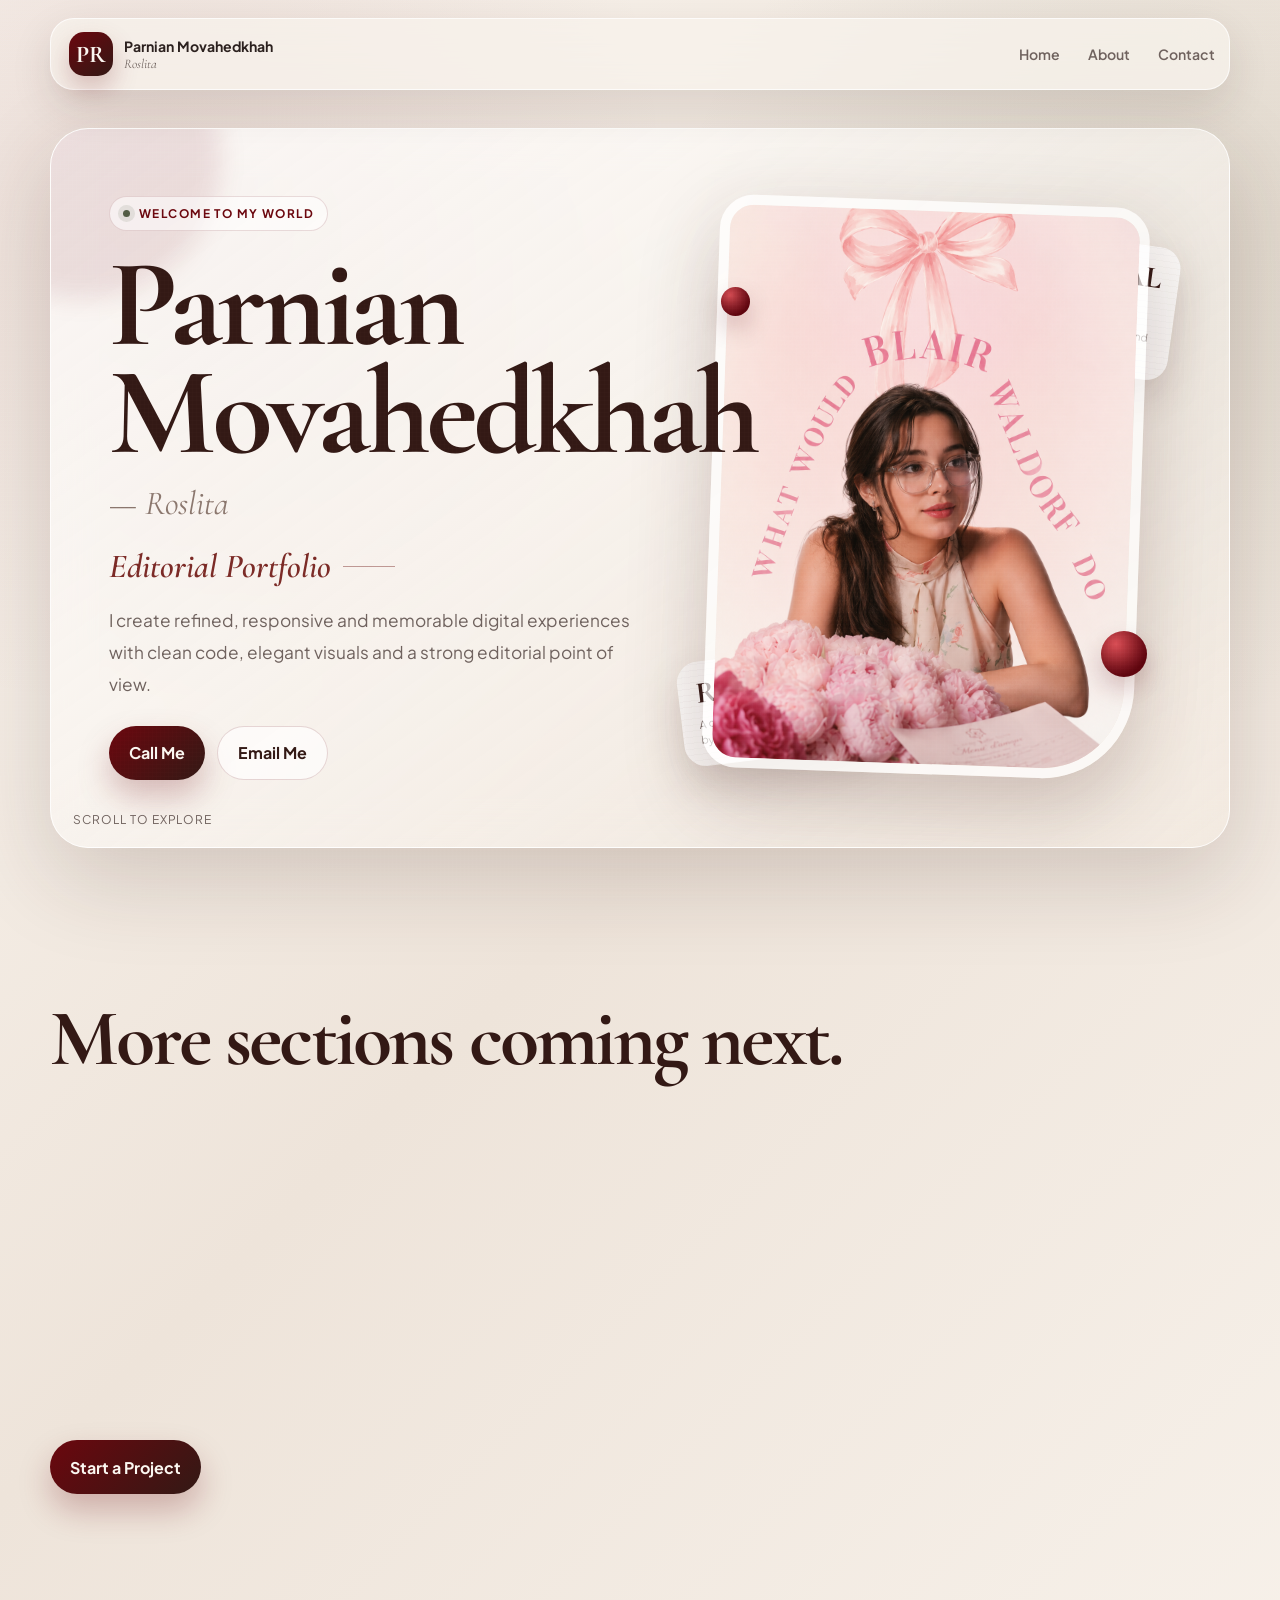
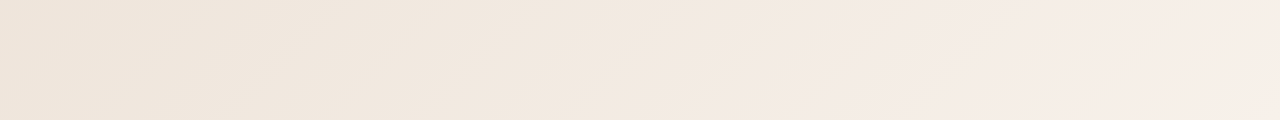
==== index.html @ 3b159476 "Add files via upload" ====
<!DOCTYPE html>
<html lang="en">
<head>
  <meta charset="UTF-8" />
  <meta name="viewport" content="width=device-width, initial-scale=1, viewport-fit=cover" />
  <meta name="theme-color" content="#f5efe8" />
  <meta name="description" content="Parnian Movahedkhah — Editorial Portfolio" />
  <title>Parnian Movahedkhah | Editorial Portfolio</title>

  <link rel="preconnect" href="https://fonts.googleapis.com">
  <link rel="preconnect" href="https://fonts.gstatic.com" crossorigin>
  <link href="https://fonts.googleapis.com/css2?family=Cormorant+Garamond:ital,wght@0,500;0,600;0,700;1,500;1,600&family=Plus+Jakarta+Sans:wght@400;500;600;700&display=swap" rel="stylesheet">

  <style>
    :root{
      --wine:#331915;
      --burgundy:#6B070E;
      --brick:#7B2A26;
      --olive:#525C44;
      --mauve:#8A766D;
      --taupe:#A39384;
      --mist:#CBC2C0;
      --cream:#F5EFE8;
      --paper:#FBF7F1;
      --ink:#2C211F;
      --muted:#6F625E;
      --glass:rgba(255,255,255,.58);
      --line:rgba(74,44,39,.13);
      --shadow:0 30px 90px rgba(61,31,28,.18);
      --container:1180px;
    }

    *{box-sizing:border-box;margin:0;padding:0}
    html{scroll-behavior:smooth}
    body{
      min-height:100vh;
      overflow-x:hidden;
      color:var(--ink);
      font-family:"Plus Jakarta Sans",sans-serif;
      background:
        radial-gradient(circle at 10% 10%,rgba(123,42,38,.11),transparent 28%),
        radial-gradient(circle at 88% 16%,rgba(82,92,68,.12),transparent 25%),
        linear-gradient(135deg,#faf5ef 0%,#eee4da 50%,#f7f1ea 100%);
    }

    body::before{
      content:"";
      position:fixed;
      inset:0;
      pointer-events:none;
      opacity:.11;
      z-index:20;
      background-image:
        linear-gradient(rgba(255,255,255,.35) 1px,transparent 1px),
        linear-gradient(90deg,rgba(255,255,255,.28) 1px,transparent 1px);
      background-size:4px 4px;
      mix-blend-mode:soft-light;
    }

    a{text-decoration:none;color:inherit}
    button,a{-webkit-tap-highlight-color:transparent}
    .container{width:min(calc(100% - 32px),var(--container));margin:auto}

    .petal-layer{
      position:fixed;
      inset:0;
      pointer-events:none;
      overflow:hidden;
      z-index:3;
    }

    .petal{
      position:absolute;
      top:-10vh;
      width:16px;
      height:26px;
      border-radius:70% 30% 70% 30%;
      background:
        radial-gradient(circle at 35% 28%,rgba(255,255,255,.48),transparent 24%),
        linear-gradient(145deg,#af2a34,#620914 72%);
      box-shadow:0 7px 18px rgba(74,10,17,.22);
      opacity:.72;
      animation:fall var(--fall) linear infinite, sway var(--sway) ease-in-out infinite alternate;
      animation-delay:var(--delay);
      transform:rotate(var(--rot));
    }

    @keyframes fall{
      to{top:112vh;transform:translateX(var(--drift)) rotate(calc(var(--rot) + 430deg))}
    }
    @keyframes sway{from{margin-left:-22px}to{margin-left:24px}}

    .site-header{
      position:fixed;
      inset:18px 0 auto;
      z-index:50;
    }

    .nav{
      min-height:72px;
      display:flex;
      align-items:center;
      justify-content:space-between;
      gap:18px;
      padding:12px 14px 12px 18px;
      border:1px solid rgba(255,255,255,.72);
      border-radius:24px;
      background:rgba(248,242,235,.76);
      backdrop-filter:blur(22px);
      -webkit-backdrop-filter:blur(22px);
      box-shadow:0 16px 42px rgba(59,31,27,.12);
    }

    .brand{display:flex;align-items:center;gap:11px}
    .brand-mark{
      width:44px;height:44px;
      display:grid;place-items:center;
      border-radius:15px;
      color:var(--paper);
      background:linear-gradient(145deg,var(--burgundy),var(--wine));
      font-family:"Cormorant Garamond",serif;
      font-size:1.5rem;font-weight:700;
      box-shadow:0 12px 26px rgba(107,7,14,.23);
    }
    .brand-copy{display:grid;gap:1px}
    .brand-name{font-size:.88rem;font-weight:700}
    .brand-alias{color:var(--muted);font-family:"Cormorant Garamond",serif;font-size:.82rem;font-style:italic}

    .desktop-nav{display:none;gap:28px}
    .nav-link{position:relative;color:var(--muted);font-size:.88rem;font-weight:600}
    .nav-link::after{
      content:"";position:absolute;left:0;right:100%;bottom:-7px;height:2px;border-radius:999px;
      background:var(--burgundy);transition:right .25s ease;
    }
    .nav-link:hover::after{right:0}

    .menu-btn{
      width:46px;height:46px;
      display:grid;place-items:center;
      border:1px solid var(--line);
      border-radius:15px;
      background:rgba(255,255,255,.55);
      cursor:pointer;
    }
    .hamburger{width:20px;height:15px;position:relative}
    .hamburger span{
      position:absolute;left:0;width:100%;height:2px;border-radius:999px;background:var(--ink);
      transition:.28s ease;
    }
    .hamburger span:nth-child(1){top:0}
    .hamburger span:nth-child(2){top:6.5px}
    .hamburger span:nth-child(3){top:13px}
    .menu-btn.active .hamburger span:nth-child(1){top:6.5px;transform:rotate(45deg)}
    .menu-btn.active .hamburger span:nth-child(2){opacity:0}
    .menu-btn.active .hamburger span:nth-child(3){top:6.5px;transform:rotate(-45deg)}

    .mobile-menu{
      position:fixed;
      inset:102px 16px auto;
      z-index:45;
      display:grid;
      gap:10px;
      padding:16px;
      border:1px solid rgba(255,255,255,.72);
      border-radius:24px;
      background:rgba(248,242,235,.95);
      backdrop-filter:blur(24px);
      -webkit-backdrop-filter:blur(24px);
      box-shadow:var(--shadow);
      opacity:0;visibility:hidden;
      transform:translateY(-12px) scale(.98);
      transition:.28s ease;
    }
    .mobile-menu.open{opacity:1;visibility:visible;transform:none}
    .mobile-menu a{padding:15px 16px;border-radius:15px;background:rgba(255,255,255,.58);font-weight:700}

    .hero{
      min-height:100svh;
      display:grid;
      align-items:center;
      padding:128px 0 62px;
      position:relative;
      z-index:4;
    }

    .hero-card{
      position:relative;
      overflow:hidden;
      display:grid;
      gap:32px;
      padding:28px 22px;
      border:1px solid rgba(255,255,255,.82);
      border-radius:38px;
      background:linear-gradient(145deg,rgba(255,255,255,.73),rgba(244,235,225,.48));
      backdrop-filter:blur(20px);
      -webkit-backdrop-filter:blur(20px);
      box-shadow:var(--shadow);
    }

    .hero-card::before{
      content:"";
      position:absolute;
      width:280px;height:280px;
      left:-110px;top:-110px;
      border-radius:50%;
      background:rgba(107,7,14,.10);
      filter:blur(12px);
    }

    .hero-copy{position:relative;z-index:2}
    .eyebrow{
      display:inline-flex;align-items:center;gap:9px;
      padding:9px 13px;margin-bottom:20px;
      border:1px solid rgba(107,7,14,.14);
      border-radius:999px;
      color:var(--burgundy);
      background:rgba(255,255,255,.56);
      font-size:.74rem;font-weight:700;letter-spacing:.12em;text-transform:uppercase;
    }
    .eyebrow-dot{
      width:7px;height:7px;border-radius:50%;
      background:var(--olive);
      box-shadow:0 0 0 5px rgba(82,92,68,.12);
    }

    h1,h2{font-family:"Cormorant Garamond",serif;letter-spacing:-.035em}
    h1{
      max-width:760px;
      color:var(--wine);
      font-size:clamp(3.4rem,13vw,7.8rem);
      line-height:.86;
      font-weight:700;
    }

    .alias{
      display:block;
      margin-top:17px;
      color:var(--mauve);
      font-family:"Cormorant Garamond",serif;
      font-size:clamp(1.35rem,4vw,2.1rem);
      font-style:italic;
    }

    .portfolio-title{
      display:inline-flex;align-items:center;gap:12px;
      margin-top:22px;
      color:var(--brick);
      font-family:"Cormorant Garamond",serif;
      font-size:clamp(1.35rem,4.2vw,2.1rem);
      font-style:italic;font-weight:600;
    }
    .portfolio-title::after{content:"";width:52px;height:1px;background:rgba(123,42,38,.45)}

    .hero-text{
      max-width:640px;
      margin-top:18px;
      color:var(--muted);
      font-size:clamp(.98rem,3.5vw,1.08rem);
      line-height:1.85;
    }

    .actions{display:grid;gap:12px;margin-top:25px}
    .btn{
      min-height:54px;
      display:inline-flex;align-items:center;justify-content:center;gap:10px;
      padding:14px 20px;
      border-radius:999px;
      font-weight:700;
      transition:transform .22s ease,box-shadow .22s ease;
    }
    .btn:hover{transform:translateY(-3px)}
    .btn-primary{
      color:var(--paper);
      background:linear-gradient(135deg,var(--burgundy),var(--wine));
      box-shadow:0 16px 32px rgba(107,7,14,.25);
    }
    .btn-secondary{
      color:var(--wine);
      border:1px solid rgba(107,7,14,.16);
      background:rgba(255,255,255,.66);
    }

    .hero-visual{
      position:relative;
      min-height:520px;
      display:grid;
      place-items:center;
      isolation:isolate;
    }

    .portrait-frame{
      position:relative;
      width:min(84vw,430px);
      aspect-ratio:3/4;
      overflow:hidden;
      border:10px solid rgba(255,255,255,.68);
      border-radius:34px 34px 92px 34px;
      box-shadow:0 30px 80px rgba(70,35,31,.24);
      transform:rotate(2deg);
      animation:floatImage 6s ease-in-out infinite;
      z-index:3;
    }

    .portrait-frame img{
      width:100%;
      height:100%;
      display:block;
      object-fit:cover;
      object-position:center;
    }

    @keyframes floatImage{
      0%,100%{transform:translateY(0) rotate(2deg)}
      50%{transform:translateY(-12px) rotate(1deg)}
    }

    .paper-card{
      position:absolute;
      width:195px;
      padding:18px;
      border-radius:22px;
      color:var(--wine);
      background:
        linear-gradient(rgba(255,255,255,.76),rgba(255,255,255,.76)),
        repeating-linear-gradient(0deg,rgba(51,25,21,.08) 0 1px,transparent 1px 6px);
      box-shadow:0 18px 38px rgba(63,34,30,.16);
      font-family:"Cormorant Garamond",serif;
      z-index:1;
    }
    .paper-card strong{display:block;font-size:1.9rem;line-height:.95}
    .paper-card small{
      display:block;margin-top:8px;color:var(--muted);
      font-family:"Plus Jakarta Sans",sans-serif;
      font-size:.67rem;line-height:1.5;
    }
    .paper-card.top{right:-4px;top:6%;transform:rotate(8deg);animation:cardA 7s ease-in-out infinite}
    .paper-card.bottom{left:-2px;bottom:3%;transform:rotate(-7deg);animation:cardB 6.5s ease-in-out infinite}

    @keyframes cardA{50%{transform:translateY(-14px) rotate(5deg)}}
    @keyframes cardB{50%{transform:translateY(12px) rotate(-4deg)}}

    .cherry{
      position:absolute;
      border-radius:50%;
      background:radial-gradient(circle at 32% 28%,#d84d54,#690711 72%);
      box-shadow:inset -8px -10px 15px rgba(53,0,7,.22),0 12px 24px rgba(90,7,16,.22);
      z-index:4;
      animation:cherryFloat 4.8s ease-in-out infinite;
    }
    .cherry.one{width:46px;height:46px;right:5%;bottom:17%}
    .cherry.two{width:29px;height:29px;left:8%;top:15%;animation-delay:-2s}

    @keyframes cherryFloat{50%{transform:translateY(-10px) rotate(8deg)}}

    .scroll-note{
      position:absolute;
      left:22px;
      bottom:20px;
      color:var(--muted);
      font-size:.75rem;
      letter-spacing:.08em;
      text-transform:uppercase;
    }

    @media(min-width:720px){
      .actions{grid-template-columns:repeat(2,max-content);justify-content:start}
    }

    @media(min-width:960px){
      .desktop-nav{display:flex}
      .menu-btn,.mobile-menu{display:none}
      .hero-card{
        min-height:720px;
        grid-template-columns:minmax(0,1.05fr) minmax(380px,.95fr);
        align-items:center;
        padding:58px;
      }
    }

    @media(prefers-reduced-motion:reduce){
      html{scroll-behavior:auto}
      *,*::before,*::after{animation-duration:.01ms!important;animation-iteration-count:1!important;transition-duration:.01ms!important}
    }
  </style>
</head>

<body>
  <div class="petal-layer" id="petalLayer" aria-hidden="true"></div>

  <header class="site-header">
    <div class="container">
      <nav class="nav" aria-label="Primary navigation">
        <a class="brand" href="#home">
          <span class="brand-mark">PR</span>
          <span class="brand-copy">
            <span class="brand-name">Parnian Movahedkhah</span>
            <span class="brand-alias">Roslita</span>
          </span>
        </a>

        <div class="desktop-nav">
          <a class="nav-link" href="#home">Home</a>
          <a class="nav-link" href="#about">About</a>
          <a class="nav-link" href="#contact">Contact</a>
        </div>

        <button class="menu-btn" id="menuButton" aria-label="Open menu" aria-expanded="false">
          <span class="hamburger"><span></span><span></span><span></span></span>
        </button>
      </nav>
    </div>
  </header>

  <div class="mobile-menu" id="mobileMenu">
    <a href="#home">Home</a>
    <a href="#about">About</a>
    <a href="#contact">Contact</a>
  </div>

  <main>
    <section class="hero" id="home">
      <div class="container">
        <div class="hero-card">
          <div class="hero-copy">
            <div class="eyebrow">
              <span class="eyebrow-dot"></span>
              Welcome to my world
            </div>

            <h1>
              Parnian<br>
              Movahedkhah
            </h1>

            <span class="alias">— Roslita</span>

            <div class="portfolio-title">Editorial Portfolio</div>

            <p class="hero-text">
              I create refined, responsive and memorable digital experiences with
              clean code, elegant visuals and a strong editorial point of view.
            </p>

            <div class="actions">
              <a class="btn btn-primary" href="tel:+905058081786">Call Me</a>
              <a class="btn btn-secondary" href="mailto:parnianroz25@gmail.com">Email Me</a>
            </div>
          </div>

          <div class="hero-visual" id="heroVisual">
            <div class="paper-card top">
              <strong>EDITORIAL<br>MOOD</strong>
              <small>Warm paper, cherry tones and timeless visual rhythm.</small>
            </div>

            <div class="portrait-frame" id="portraitFrame">
              <img src="hero-photo.png" alt="Parnian Movahedkhah">
            </div>

            <div class="paper-card bottom">
              <strong>ROS LITA</strong>
              <small>A curated digital world shaped by beauty, detail and intention.</small>
            </div>

            <span class="cherry one"></span>
            <span class="cherry two"></span>
          </div>

          <div class="scroll-note">Scroll to explore</div>
        </div>
      </div>
    </section>

    <section id="about" style="min-height:50vh;padding:80px 0">
      <div class="container">
        <h2 style="font-size:clamp(2.5rem,8vw,5rem);color:var(--wine)">More sections coming next.</h2>
      </div>
    </section>

    <section id="contact" style="min-height:40vh;padding:80px 0">
      <div class="container">
        <a class="btn btn-primary" href="mailto:parnianroz25@gmail.com">Start a Project</a>
      </div>
    </section>
  </main>

  <script>
    const menuButton = document.getElementById("menuButton");
    const mobileMenu = document.getElementById("mobileMenu");

    menuButton.addEventListener("click", () => {
      const open = mobileMenu.classList.toggle("open");
      menuButton.classList.toggle("active", open);
      menuButton.setAttribute("aria-expanded", String(open));
    });

    mobileMenu.querySelectorAll("a").forEach(link => {
      link.addEventListener("click", () => {
        mobileMenu.classList.remove("open");
        menuButton.classList.remove("active");
        menuButton.setAttribute("aria-expanded", "false");
      });
    });

    const petalLayer = document.getElementById("petalLayer");
    const petalCount = window.innerWidth < 700 ? 10 : 16;

    for(let i=0;i<petalCount;i++){
      const petal=document.createElement("span");
      petal.className="petal";
      petal.style.left=`${Math.random()*100}%`;
      petal.style.setProperty("--fall",`${10+Math.random()*9}s`);
      petal.style.setProperty("--sway",`${2.7+Math.random()*3.8}s`);
      petal.style.setProperty("--delay",`${-Math.random()*18}s`);
      petal.style.setProperty("--drift",`${-90+Math.random()*180}px`);
      petal.style.setProperty("--rot",`${Math.random()*180}deg`);
      petal.style.transform=`scale(${.65+Math.random()*.8})`;
      petalLayer.appendChild(petal);
    }

    const portraitFrame = document.getElementById("portraitFrame");
    const heroVisual = document.getElementById("heroVisual");

    window.addEventListener("scroll", () => {
      const y = window.scrollY;
      if (portraitFrame) {
        portraitFrame.style.translate = `0 ${Math.min(y * .08, 28)}px`;
      }
      if (heroVisual) {
        heroVisual.style.translate = `0 ${Math.min(y * .03, 14)}px`;
      }
    }, { passive:true });
  </script>
</body>
</html>
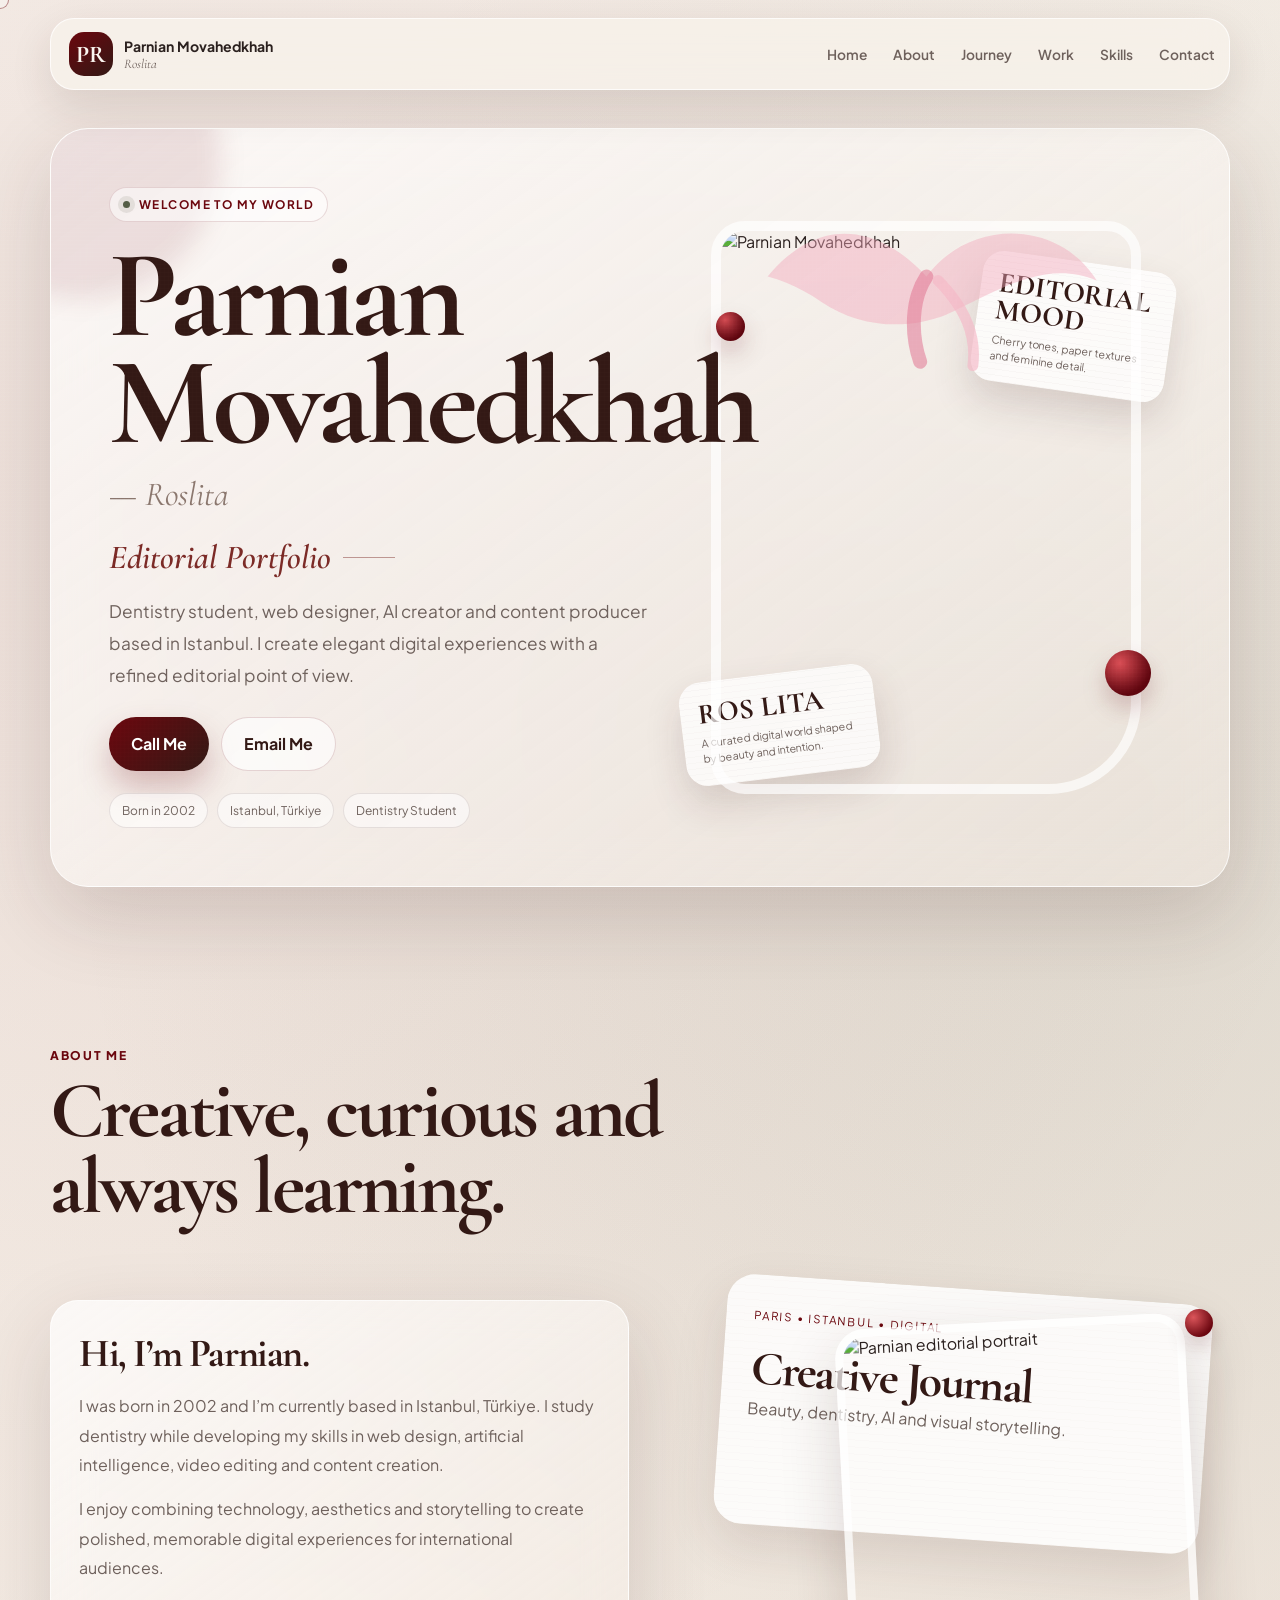
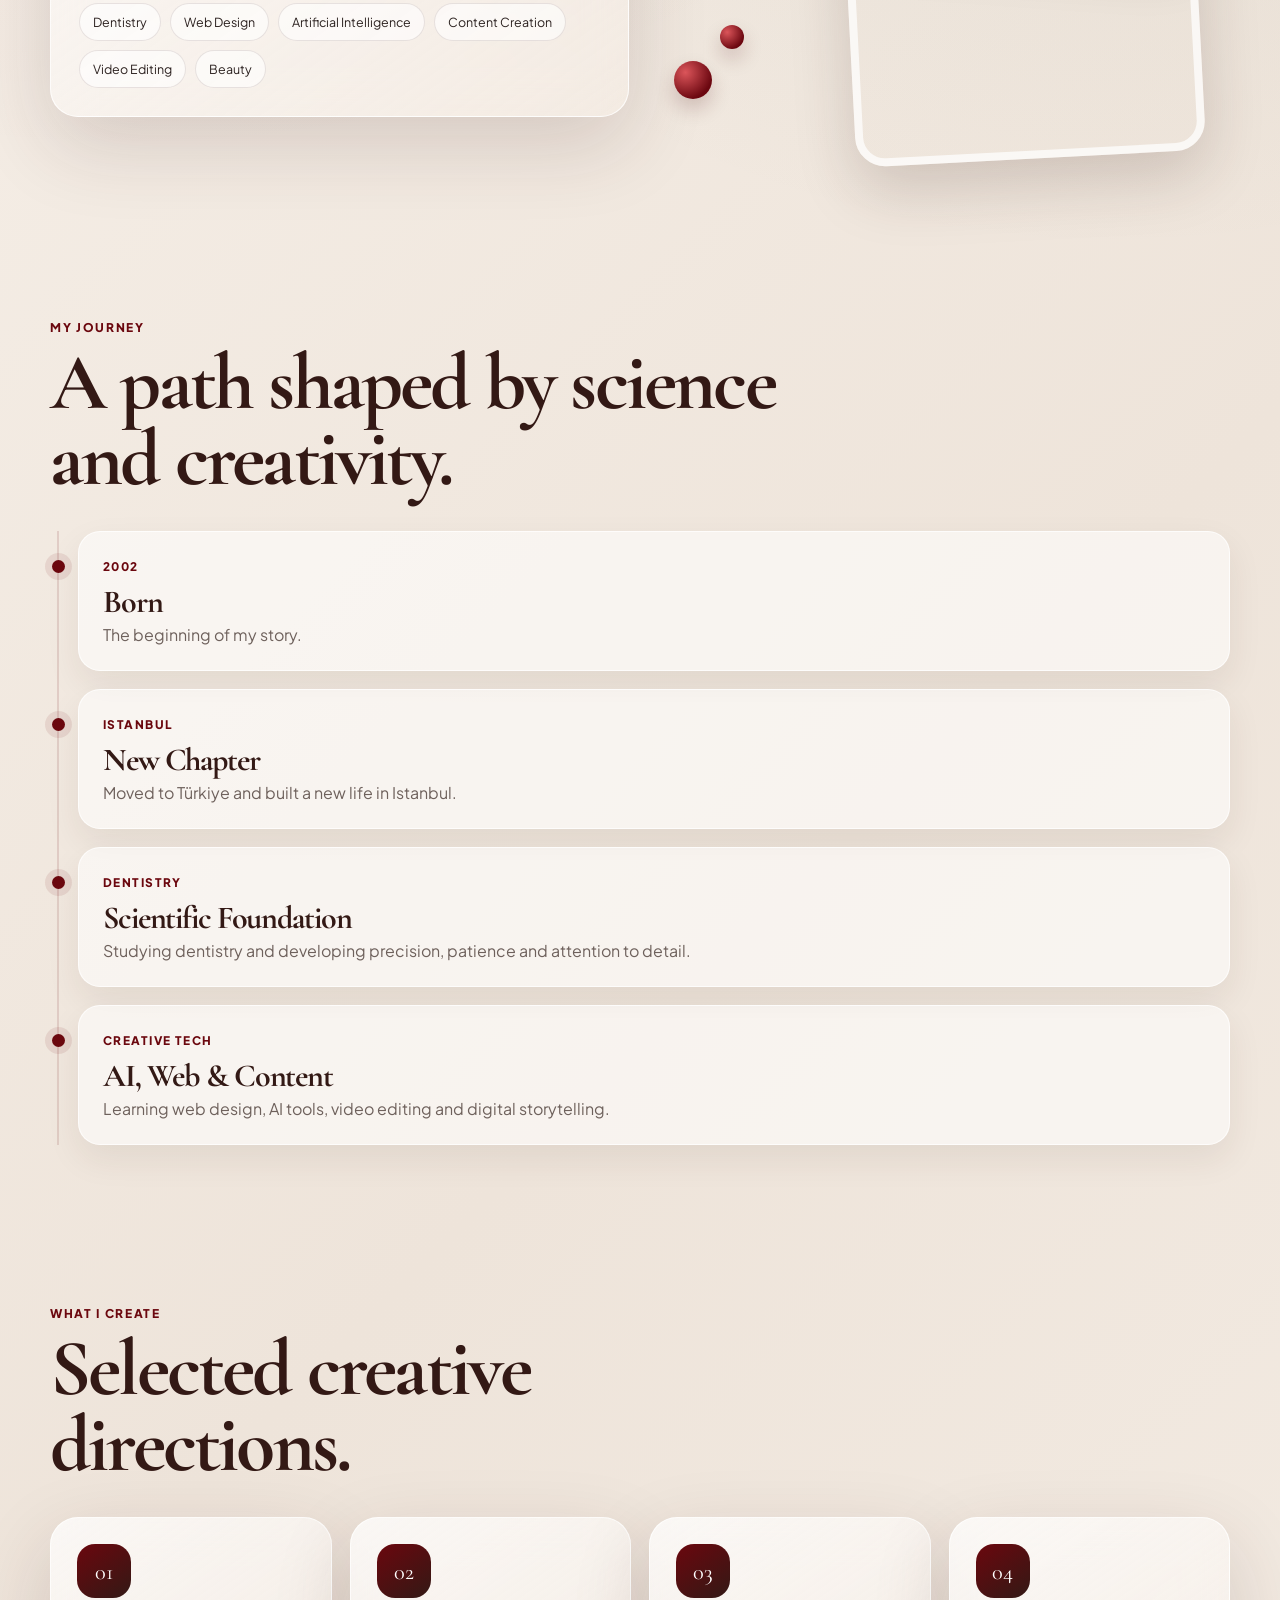
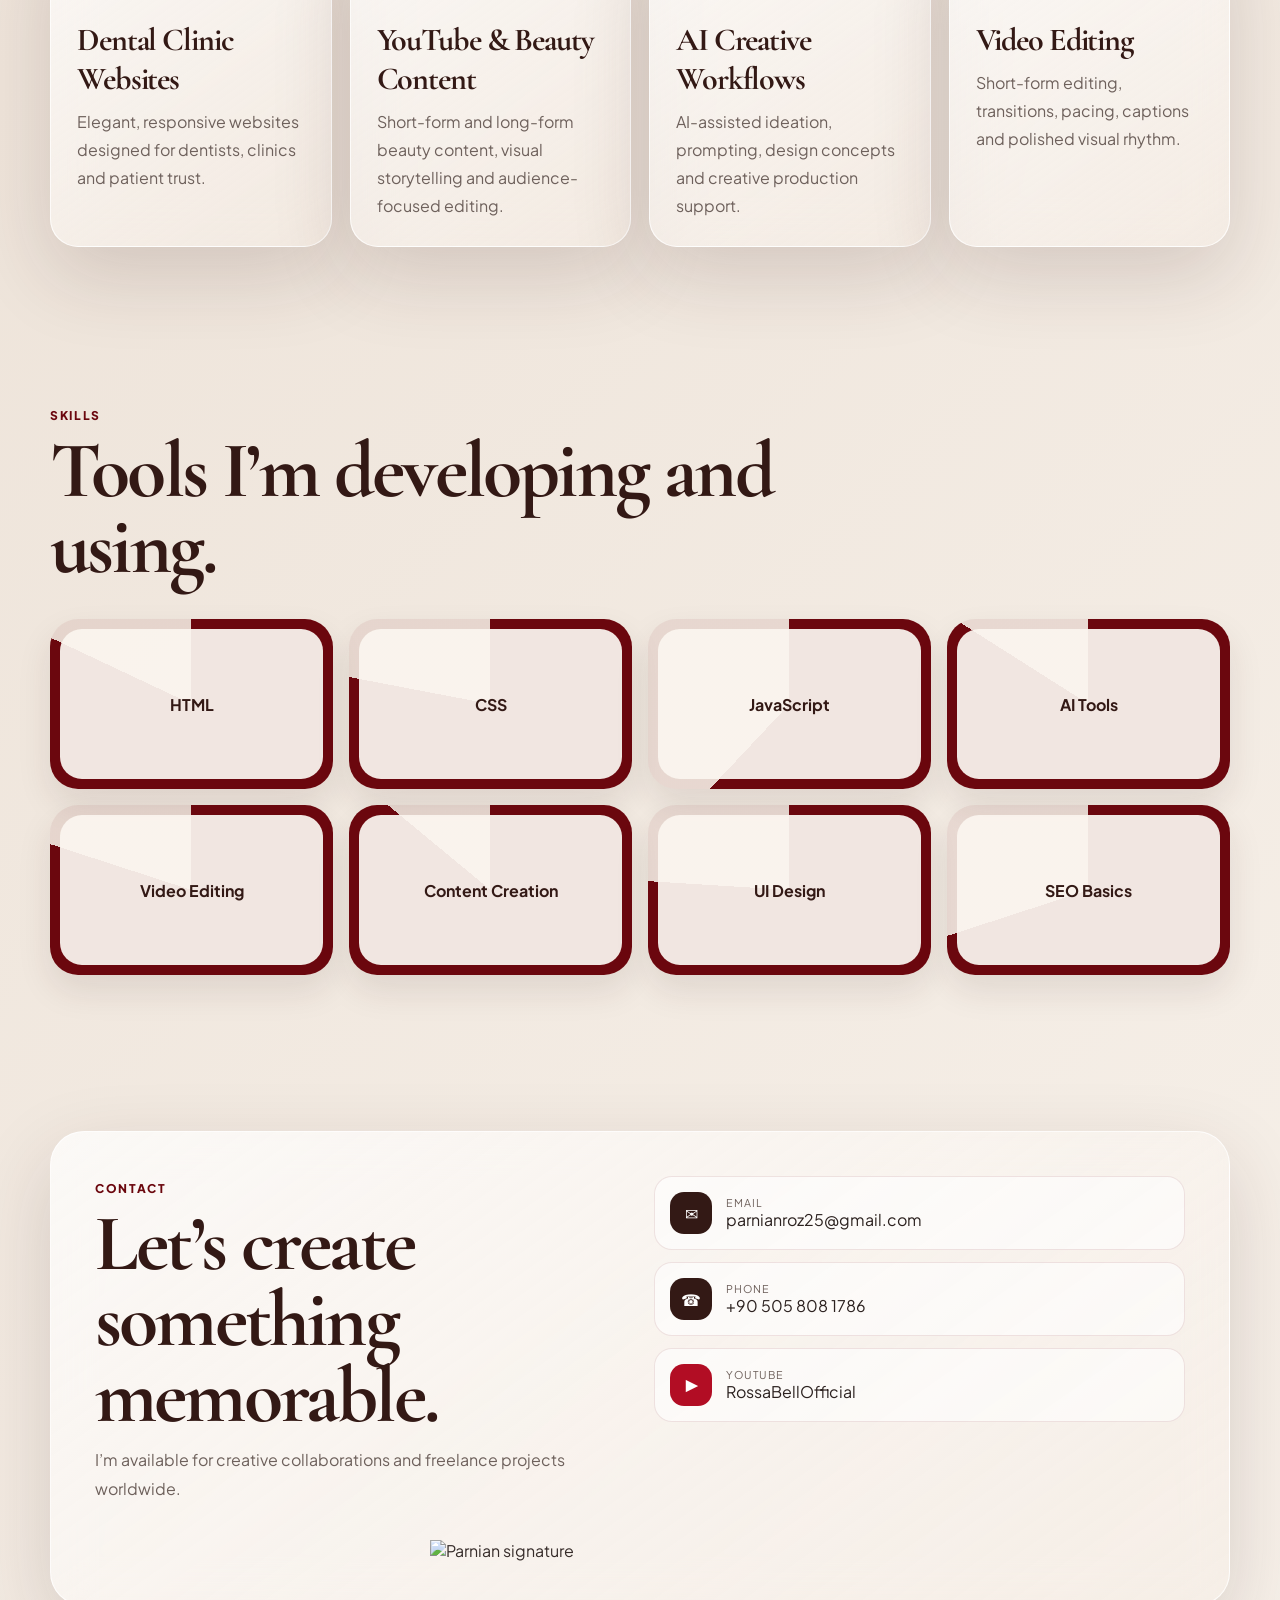
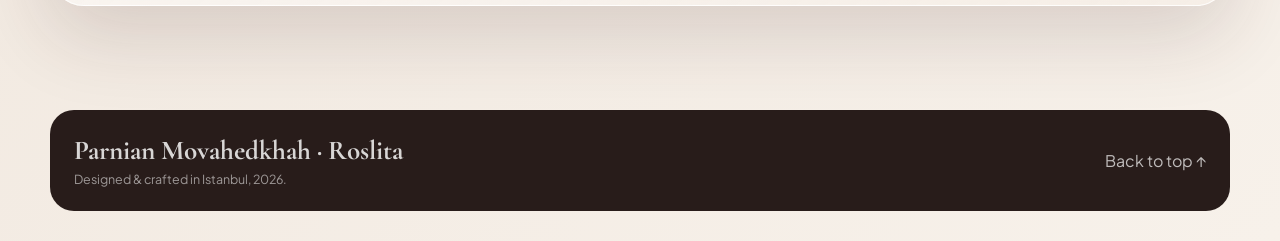
==== commit eeb1295b: "Add files via upload" ====
--- a/index.html
+++ b/index.html
@@ -11,385 +11,22 @@
   <link rel="preconnect" href="https://fonts.gstatic.com" crossorigin>
   <link href="https://fonts.googleapis.com/css2?family=Cormorant+Garamond:ital,wght@0,500;0,600;0,700;1,500;1,600&family=Plus+Jakarta+Sans:wght@400;500;600;700&display=swap" rel="stylesheet">
 
-  <style>
-    :root{
-      --wine:#331915;
-      --burgundy:#6B070E;
-      --brick:#7B2A26;
-      --olive:#525C44;
-      --mauve:#8A766D;
-      --taupe:#A39384;
-      --mist:#CBC2C0;
-      --cream:#F5EFE8;
-      --paper:#FBF7F1;
-      --ink:#2C211F;
-      --muted:#6F625E;
-      --glass:rgba(255,255,255,.58);
-      --line:rgba(74,44,39,.13);
-      --shadow:0 30px 90px rgba(61,31,28,.18);
-      --container:1180px;
-    }
-
-    *{box-sizing:border-box;margin:0;padding:0}
-    html{scroll-behavior:smooth}
-    body{
-      min-height:100vh;
-      overflow-x:hidden;
-      color:var(--ink);
-      font-family:"Plus Jakarta Sans",sans-serif;
-      background:
-        radial-gradient(circle at 10% 10%,rgba(123,42,38,.11),transparent 28%),
-        radial-gradient(circle at 88% 16%,rgba(82,92,68,.12),transparent 25%),
-        linear-gradient(135deg,#faf5ef 0%,#eee4da 50%,#f7f1ea 100%);
-    }
-
-    body::before{
-      content:"";
-      position:fixed;
-      inset:0;
-      pointer-events:none;
-      opacity:.11;
-      z-index:20;
-      background-image:
-        linear-gradient(rgba(255,255,255,.35) 1px,transparent 1px),
-        linear-gradient(90deg,rgba(255,255,255,.28) 1px,transparent 1px);
-      background-size:4px 4px;
-      mix-blend-mode:soft-light;
-    }
-
-    a{text-decoration:none;color:inherit}
-    button,a{-webkit-tap-highlight-color:transparent}
-    .container{width:min(calc(100% - 32px),var(--container));margin:auto}
-
-    .petal-layer{
-      position:fixed;
-      inset:0;
-      pointer-events:none;
-      overflow:hidden;
-      z-index:3;
-    }
-
-    .petal{
-      position:absolute;
-      top:-10vh;
-      width:16px;
-      height:26px;
-      border-radius:70% 30% 70% 30%;
-      background:
-        radial-gradient(circle at 35% 28%,rgba(255,255,255,.48),transparent 24%),
-        linear-gradient(145deg,#af2a34,#620914 72%);
-      box-shadow:0 7px 18px rgba(74,10,17,.22);
-      opacity:.72;
-      animation:fall var(--fall) linear infinite, sway var(--sway) ease-in-out infinite alternate;
-      animation-delay:var(--delay);
-      transform:rotate(var(--rot));
-    }
-
-    @keyframes fall{
-      to{top:112vh;transform:translateX(var(--drift)) rotate(calc(var(--rot) + 430deg))}
-    }
-    @keyframes sway{from{margin-left:-22px}to{margin-left:24px}}
-
-    .site-header{
-      position:fixed;
-      inset:18px 0 auto;
-      z-index:50;
-    }
-
-    .nav{
-      min-height:72px;
-      display:flex;
-      align-items:center;
-      justify-content:space-between;
-      gap:18px;
-      padding:12px 14px 12px 18px;
-      border:1px solid rgba(255,255,255,.72);
-      border-radius:24px;
-      background:rgba(248,242,235,.76);
-      backdrop-filter:blur(22px);
-      -webkit-backdrop-filter:blur(22px);
-      box-shadow:0 16px 42px rgba(59,31,27,.12);
-    }
-
-    .brand{display:flex;align-items:center;gap:11px}
-    .brand-mark{
-      width:44px;height:44px;
-      display:grid;place-items:center;
-      border-radius:15px;
-      color:var(--paper);
-      background:linear-gradient(145deg,var(--burgundy),var(--wine));
-      font-family:"Cormorant Garamond",serif;
-      font-size:1.5rem;font-weight:700;
-      box-shadow:0 12px 26px rgba(107,7,14,.23);
-    }
-    .brand-copy{display:grid;gap:1px}
-    .brand-name{font-size:.88rem;font-weight:700}
-    .brand-alias{color:var(--muted);font-family:"Cormorant Garamond",serif;font-size:.82rem;font-style:italic}
-
-    .desktop-nav{display:none;gap:28px}
-    .nav-link{position:relative;color:var(--muted);font-size:.88rem;font-weight:600}
-    .nav-link::after{
-      content:"";position:absolute;left:0;right:100%;bottom:-7px;height:2px;border-radius:999px;
-      background:var(--burgundy);transition:right .25s ease;
-    }
-    .nav-link:hover::after{right:0}
-
-    .menu-btn{
-      width:46px;height:46px;
-      display:grid;place-items:center;
-      border:1px solid var(--line);
-      border-radius:15px;
-      background:rgba(255,255,255,.55);
-      cursor:pointer;
-    }
-    .hamburger{width:20px;height:15px;position:relative}
-    .hamburger span{
-      position:absolute;left:0;width:100%;height:2px;border-radius:999px;background:var(--ink);
-      transition:.28s ease;
-    }
-    .hamburger span:nth-child(1){top:0}
-    .hamburger span:nth-child(2){top:6.5px}
-    .hamburger span:nth-child(3){top:13px}
-    .menu-btn.active .hamburger span:nth-child(1){top:6.5px;transform:rotate(45deg)}
-    .menu-btn.active .hamburger span:nth-child(2){opacity:0}
-    .menu-btn.active .hamburger span:nth-child(3){top:6.5px;transform:rotate(-45deg)}
-
-    .mobile-menu{
-      position:fixed;
-      inset:102px 16px auto;
-      z-index:45;
-      display:grid;
-      gap:10px;
-      padding:16px;
-      border:1px solid rgba(255,255,255,.72);
-      border-radius:24px;
-      background:rgba(248,242,235,.95);
-      backdrop-filter:blur(24px);
-      -webkit-backdrop-filter:blur(24px);
-      box-shadow:var(--shadow);
-      opacity:0;visibility:hidden;
-      transform:translateY(-12px) scale(.98);
-      transition:.28s ease;
-    }
-    .mobile-menu.open{opacity:1;visibility:visible;transform:none}
-    .mobile-menu a{padding:15px 16px;border-radius:15px;background:rgba(255,255,255,.58);font-weight:700}
-
-    .hero{
-      min-height:100svh;
-      display:grid;
-      align-items:center;
-      padding:128px 0 62px;
-      position:relative;
-      z-index:4;
-    }
-
-    .hero-card{
-      position:relative;
-      overflow:hidden;
-      display:grid;
-      gap:32px;
-      padding:28px 22px;
-      border:1px solid rgba(255,255,255,.82);
-      border-radius:38px;
-      background:linear-gradient(145deg,rgba(255,255,255,.73),rgba(244,235,225,.48));
-      backdrop-filter:blur(20px);
-      -webkit-backdrop-filter:blur(20px);
-      box-shadow:var(--shadow);
-    }
-
-    .hero-card::before{
-      content:"";
-      position:absolute;
-      width:280px;height:280px;
-      left:-110px;top:-110px;
-      border-radius:50%;
-      background:rgba(107,7,14,.10);
-      filter:blur(12px);
-    }
-
-    .hero-copy{position:relative;z-index:2}
-    .eyebrow{
-      display:inline-flex;align-items:center;gap:9px;
-      padding:9px 13px;margin-bottom:20px;
-      border:1px solid rgba(107,7,14,.14);
-      border-radius:999px;
-      color:var(--burgundy);
-      background:rgba(255,255,255,.56);
-      font-size:.74rem;font-weight:700;letter-spacing:.12em;text-transform:uppercase;
-    }
-    .eyebrow-dot{
-      width:7px;height:7px;border-radius:50%;
-      background:var(--olive);
-      box-shadow:0 0 0 5px rgba(82,92,68,.12);
-    }
-
-    h1,h2{font-family:"Cormorant Garamond",serif;letter-spacing:-.035em}
-    h1{
-      max-width:760px;
-      color:var(--wine);
-      font-size:clamp(3.4rem,13vw,7.8rem);
-      line-height:.86;
-      font-weight:700;
-    }
-
-    .alias{
-      display:block;
-      margin-top:17px;
-      color:var(--mauve);
-      font-family:"Cormorant Garamond",serif;
-      font-size:clamp(1.35rem,4vw,2.1rem);
-      font-style:italic;
-    }
-
-    .portfolio-title{
-      display:inline-flex;align-items:center;gap:12px;
-      margin-top:22px;
-      color:var(--brick);
-      font-family:"Cormorant Garamond",serif;
-      font-size:clamp(1.35rem,4.2vw,2.1rem);
-      font-style:italic;font-weight:600;
-    }
-    .portfolio-title::after{content:"";width:52px;height:1px;background:rgba(123,42,38,.45)}
-
-    .hero-text{
-      max-width:640px;
-      margin-top:18px;
-      color:var(--muted);
-      font-size:clamp(.98rem,3.5vw,1.08rem);
-      line-height:1.85;
-    }
-
-    .actions{display:grid;gap:12px;margin-top:25px}
-    .btn{
-      min-height:54px;
-      display:inline-flex;align-items:center;justify-content:center;gap:10px;
-      padding:14px 20px;
-      border-radius:999px;
-      font-weight:700;
-      transition:transform .22s ease,box-shadow .22s ease;
-    }
-    .btn:hover{transform:translateY(-3px)}
-    .btn-primary{
-      color:var(--paper);
-      background:linear-gradient(135deg,var(--burgundy),var(--wine));
-      box-shadow:0 16px 32px rgba(107,7,14,.25);
-    }
-    .btn-secondary{
-      color:var(--wine);
-      border:1px solid rgba(107,7,14,.16);
-      background:rgba(255,255,255,.66);
-    }
-
-    .hero-visual{
-      position:relative;
-      min-height:520px;
-      display:grid;
-      place-items:center;
-      isolation:isolate;
-    }
-
-    .portrait-frame{
-      position:relative;
-      width:min(84vw,430px);
-      aspect-ratio:3/4;
-      overflow:hidden;
-      border:10px solid rgba(255,255,255,.68);
-      border-radius:34px 34px 92px 34px;
-      box-shadow:0 30px 80px rgba(70,35,31,.24);
-      transform:rotate(2deg);
-      animation:floatImage 6s ease-in-out infinite;
-      z-index:3;
-    }
-
-    .portrait-frame img{
-      width:100%;
-      height:100%;
-      display:block;
-      object-fit:cover;
-      object-position:center;
-    }
-
-    @keyframes floatImage{
-      0%,100%{transform:translateY(0) rotate(2deg)}
-      50%{transform:translateY(-12px) rotate(1deg)}
-    }
-
-    .paper-card{
-      position:absolute;
-      width:195px;
-      padding:18px;
-      border-radius:22px;
-      color:var(--wine);
-      background:
-        linear-gradient(rgba(255,255,255,.76),rgba(255,255,255,.76)),
-        repeating-linear-gradient(0deg,rgba(51,25,21,.08) 0 1px,transparent 1px 6px);
-      box-shadow:0 18px 38px rgba(63,34,30,.16);
-      font-family:"Cormorant Garamond",serif;
-      z-index:1;
-    }
-    .paper-card strong{display:block;font-size:1.9rem;line-height:.95}
-    .paper-card small{
-      display:block;margin-top:8px;color:var(--muted);
-      font-family:"Plus Jakarta Sans",sans-serif;
-      font-size:.67rem;line-height:1.5;
-    }
-    .paper-card.top{right:-4px;top:6%;transform:rotate(8deg);animation:cardA 7s ease-in-out infinite}
-    .paper-card.bottom{left:-2px;bottom:3%;transform:rotate(-7deg);animation:cardB 6.5s ease-in-out infinite}
-
-    @keyframes cardA{50%{transform:translateY(-14px) rotate(5deg)}}
-    @keyframes cardB{50%{transform:translateY(12px) rotate(-4deg)}}
-
-    .cherry{
-      position:absolute;
-      border-radius:50%;
-      background:radial-gradient(circle at 32% 28%,#d84d54,#690711 72%);
-      box-shadow:inset -8px -10px 15px rgba(53,0,7,.22),0 12px 24px rgba(90,7,16,.22);
-      z-index:4;
-      animation:cherryFloat 4.8s ease-in-out infinite;
-    }
-    .cherry.one{width:46px;height:46px;right:5%;bottom:17%}
-    .cherry.two{width:29px;height:29px;left:8%;top:15%;animation-delay:-2s}
-
-    @keyframes cherryFloat{50%{transform:translateY(-10px) rotate(8deg)}}
-
-    .scroll-note{
-      position:absolute;
-      left:22px;
-      bottom:20px;
-      color:var(--muted);
-      font-size:.75rem;
-      letter-spacing:.08em;
-      text-transform:uppercase;
-    }
-
-    @media(min-width:720px){
-      .actions{grid-template-columns:repeat(2,max-content);justify-content:start}
-    }
-
-    @media(min-width:960px){
-      .desktop-nav{display:flex}
-      .menu-btn,.mobile-menu{display:none}
-      .hero-card{
-        min-height:720px;
-        grid-template-columns:minmax(0,1.05fr) minmax(380px,.95fr);
-        align-items:center;
-        padding:58px;
-      }
-    }
-
-    @media(prefers-reduced-motion:reduce){
-      html{scroll-behavior:auto}
-      *,*::before,*::after{animation-duration:.01ms!important;animation-iteration-count:1!important;transition-duration:.01ms!important}
-    }
-  </style>
+  <link rel="stylesheet" href="style.css" />
 </head>
 
 <body>
+  <div class="loader" id="loader">
+    <div class="loader-mark">PR</div>
+    <img src="assets/signature.png" alt="" class="loader-signature" />
+  </div>
+
+  <div class="scroll-progress" id="scrollProgress"></div>
   <div class="petal-layer" id="petalLayer" aria-hidden="true"></div>
+  <div class="cursor-dot" id="cursorDot" aria-hidden="true"></div>
 
   <header class="site-header">
     <div class="container">
-      <nav class="nav" aria-label="Primary navigation">
+      <nav class="nav">
         <a class="brand" href="#home">
           <span class="brand-mark">PR</span>
           <span class="brand-copy">
@@ -399,13 +36,16 @@
         </a>
 
         <div class="desktop-nav">
-          <a class="nav-link" href="#home">Home</a>
-          <a class="nav-link" href="#about">About</a>
-          <a class="nav-link" href="#contact">Contact</a>
-        </div>
-
-        <button class="menu-btn" id="menuButton" aria-label="Open menu" aria-expanded="false">
-          <span class="hamburger"><span></span><span></span><span></span></span>
+          <a href="#home">Home</a>
+          <a href="#about">About</a>
+          <a href="#journey">Journey</a>
+          <a href="#work">Work</a>
+          <a href="#skills">Skills</a>
+          <a href="#contact">Contact</a>
+        </div>
+
+        <button class="menu-button" id="menuButton" aria-label="Open menu" aria-expanded="false">
+          <span></span><span></span><span></span>
         </button>
       </nav>
     </div>
@@ -414,122 +54,257 @@
   <div class="mobile-menu" id="mobileMenu">
     <a href="#home">Home</a>
     <a href="#about">About</a>
+    <a href="#journey">Journey</a>
+    <a href="#work">Work</a>
+    <a href="#skills">Skills</a>
     <a href="#contact">Contact</a>
   </div>
 
   <main>
-    <section class="hero" id="home">
-      <div class="container">
-        <div class="hero-card">
+    <section class="hero section" id="home">
+      <div class="container">
+        <div class="hero-shell glass-card reveal">
           <div class="hero-copy">
-            <div class="eyebrow">
-              <span class="eyebrow-dot"></span>
-              Welcome to my world
-            </div>
-
-            <h1>
-              Parnian<br>
-              Movahedkhah
-            </h1>
-
-            <span class="alias">— Roslita</span>
-
+            <div class="eyebrow"><span></span> Welcome to my world</div>
+            <h1>Parnian<br>Movahedkhah</h1>
+            <div class="alias">— Roslita</div>
             <div class="portfolio-title">Editorial Portfolio</div>
 
             <p class="hero-text">
-              I create refined, responsive and memorable digital experiences with
-              clean code, elegant visuals and a strong editorial point of view.
+              Dentistry student, web designer, AI creator and content producer based in Istanbul.
+              I create elegant digital experiences with a refined editorial point of view.
             </p>
 
-            <div class="actions">
-              <a class="btn btn-primary" href="tel:+905058081786">Call Me</a>
-              <a class="btn btn-secondary" href="mailto:parnianroz25@gmail.com">Email Me</a>
+            <div class="hero-actions">
+              <a class="btn primary" href="tel:+905058081786">Call Me</a>
+              <a class="btn secondary" href="mailto:parnianroz25@gmail.com">Email Me</a>
+            </div>
+
+            <div class="mini-facts">
+              <span>Born in 2002</span>
+              <span>Istanbul, Türkiye</span>
+              <span>Dentistry Student</span>
             </div>
           </div>
 
           <div class="hero-visual" id="heroVisual">
-            <div class="paper-card top">
-              <strong>EDITORIAL<br>MOOD</strong>
-              <small>Warm paper, cherry tones and timeless visual rhythm.</small>
-            </div>
-
-            <div class="portrait-frame" id="portraitFrame">
-              <img src="hero-photo.png" alt="Parnian Movahedkhah">
-            </div>
-
-            <div class="paper-card bottom">
+            <div class="ribbon-wrap" aria-hidden="true">
+              <svg class="ribbon" viewBox="0 0 600 220">
+                <path d="M95 95 C170 5 250 40 300 95 C355 20 470 20 520 100 C460 75 405 105 345 135 C290 165 220 165 165 128 C140 111 118 101 95 95Z" fill="rgba(242,167,186,.45)"/>
+                <path d="M300 95 C280 125 280 170 292 205" fill="none" stroke="rgba(225,118,147,.55)" stroke-width="18" stroke-linecap="round"/>
+                <path d="M315 100 C350 135 365 170 360 210" fill="none" stroke="rgba(244,183,199,.65)" stroke-width="14" stroke-linecap="round"/>
+              </svg>
+            </div>
+
+            <div class="fold-card portrait-card" id="portraitCard">
+              <div class="fold-corner"></div>
+              <img src="assets/hero-photo.png" alt="Parnian Movahedkhah" />
+            </div>
+
+            <div class="editorial-note note-one">
+              <strong>EDITORIAL MOOD</strong>
+              <small>Cherry tones, paper textures and feminine detail.</small>
+            </div>
+
+            <div class="editorial-note note-two">
               <strong>ROS LITA</strong>
-              <small>A curated digital world shaped by beauty, detail and intention.</small>
-            </div>
-
-            <span class="cherry one"></span>
-            <span class="cherry two"></span>
-          </div>
-
-          <div class="scroll-note">Scroll to explore</div>
-        </div>
-      </div>
-    </section>
-
-    <section id="about" style="min-height:50vh;padding:80px 0">
-      <div class="container">
-        <h2 style="font-size:clamp(2.5rem,8vw,5rem);color:var(--wine)">More sections coming next.</h2>
-      </div>
-    </section>
-
-    <section id="contact" style="min-height:40vh;padding:80px 0">
-      <div class="container">
-        <a class="btn btn-primary" href="mailto:parnianroz25@gmail.com">Start a Project</a>
+              <small>A curated digital world shaped by beauty and intention.</small>
+            </div>
+
+            <span class="cherry cherry-one"></span>
+            <span class="cherry cherry-two"></span>
+          </div>
+        </div>
+      </div>
+    </section>
+
+    <section class="section" id="about">
+      <div class="container">
+        <div class="section-heading reveal">
+          <span class="kicker">About Me</span>
+          <h2>Creative, curious and always learning.</h2>
+        </div>
+
+        <div class="about-grid">
+          <article class="glass-card fold-card about-copy reveal">
+            <div class="fold-corner"></div>
+            <h3>Hi, I’m Parnian.</h3>
+            <p>
+              I was born in 2002 and I’m currently based in Istanbul, Türkiye.
+              I study dentistry while developing my skills in web design, artificial intelligence,
+              video editing and content creation.
+            </p>
+            <p>
+              I enjoy combining technology, aesthetics and storytelling to create polished,
+              memorable digital experiences for international audiences.
+            </p>
+
+            <div class="about-tags">
+              <span>Dentistry</span>
+              <span>Web Design</span>
+              <span>Artificial Intelligence</span>
+              <span>Content Creation</span>
+              <span>Video Editing</span>
+              <span>Beauty</span>
+            </div>
+          </article>
+
+          <div class="about-collage reveal">
+            <div class="collage-paper">
+              <span>PARIS • ISTANBUL • DIGITAL</span>
+              <h3>Creative Journal</h3>
+              <p>Beauty, dentistry, AI and visual storytelling.</p>
+            </div>
+            <div class="collage-photo fold-card">
+              <div class="fold-corner"></div>
+              <img src="assets/hero-photo.png" alt="Parnian editorial portrait" />
+            </div>
+            <div class="collage-cherries">
+              <span></span><span></span><span></span>
+            </div>
+          </div>
+        </div>
+      </div>
+    </section>
+
+    <section class="section" id="journey">
+      <div class="container">
+        <div class="section-heading reveal">
+          <span class="kicker">My Journey</span>
+          <h2>A path shaped by science and creativity.</h2>
+        </div>
+
+        <div class="timeline">
+          <div class="timeline-line"><span id="timelineFill"></span></div>
+
+          <article class="timeline-item reveal">
+            <span class="year">2002</span>
+            <h3>Born</h3>
+            <p>The beginning of my story.</p>
+          </article>
+
+          <article class="timeline-item reveal">
+            <span class="year">Istanbul</span>
+            <h3>New Chapter</h3>
+            <p>Moved to Türkiye and built a new life in Istanbul.</p>
+          </article>
+
+          <article class="timeline-item reveal">
+            <span class="year">Dentistry</span>
+            <h3>Scientific Foundation</h3>
+            <p>Studying dentistry and developing precision, patience and attention to detail.</p>
+          </article>
+
+          <article class="timeline-item reveal">
+            <span class="year">Creative Tech</span>
+            <h3>AI, Web & Content</h3>
+            <p>Learning web design, AI tools, video editing and digital storytelling.</p>
+          </article>
+        </div>
+      </div>
+    </section>
+
+    <section class="section" id="work">
+      <div class="container">
+        <div class="section-heading reveal">
+          <span class="kicker">What I Create</span>
+          <h2>Selected creative directions.</h2>
+        </div>
+
+        <div class="work-grid">
+          <article class="work-card glass-card fold-card reveal">
+            <div class="fold-corner"></div>
+            <div class="work-icon">01</div>
+            <h3>Dental Clinic Websites</h3>
+            <p>Elegant, responsive websites designed for dentists, clinics and patient trust.</p>
+          </article>
+
+          <article class="work-card glass-card fold-card reveal">
+            <div class="fold-corner"></div>
+            <div class="work-icon">02</div>
+            <h3>YouTube & Beauty Content</h3>
+            <p>Short-form and long-form beauty content, visual storytelling and audience-focused editing.</p>
+          </article>
+
+          <article class="work-card glass-card fold-card reveal">
+            <div class="fold-corner"></div>
+            <div class="work-icon">03</div>
+            <h3>AI Creative Workflows</h3>
+            <p>AI-assisted ideation, prompting, design concepts and creative production support.</p>
+          </article>
+
+          <article class="work-card glass-card fold-card reveal">
+            <div class="fold-corner"></div>
+            <div class="work-icon">04</div>
+            <h3>Video Editing</h3>
+            <p>Short-form editing, transitions, pacing, captions and polished visual rhythm.</p>
+          </article>
+        </div>
+      </div>
+    </section>
+
+    <section class="section" id="skills">
+      <div class="container">
+        <div class="section-heading reveal">
+          <span class="kicker">Skills</span>
+          <h2>Tools I’m developing and using.</h2>
+        </div>
+
+        <div class="skills-grid">
+          <div class="skill-orbit reveal" data-level="82"><span>HTML</span></div>
+          <div class="skill-orbit reveal" data-level="78"><span>CSS</span></div>
+          <div class="skill-orbit reveal" data-level="62"><span>JavaScript</span></div>
+          <div class="skill-orbit reveal" data-level="84"><span>AI Tools</span></div>
+          <div class="skill-orbit reveal" data-level="80"><span>Video Editing</span></div>
+          <div class="skill-orbit reveal" data-level="86"><span>Content Creation</span></div>
+          <div class="skill-orbit reveal" data-level="76"><span>UI Design</span></div>
+          <div class="skill-orbit reveal" data-level="70"><span>SEO Basics</span></div>
+        </div>
+      </div>
+    </section>
+
+    <section class="section contact-section" id="contact">
+      <div class="container">
+        <div class="contact-card glass-card reveal">
+          <div>
+            <span class="kicker">Contact</span>
+            <h2>Let’s create something memorable.</h2>
+            <p>I’m available for creative collaborations and freelance projects worldwide.</p>
+          </div>
+
+          <div class="contact-links">
+            <a href="mailto:parnianroz25@gmail.com" class="contact-link">
+              <span class="icon">✉</span>
+              <span><small>Email</small>parnianroz25@gmail.com</span>
+            </a>
+
+            <a href="tel:+905058081786" class="contact-link">
+              <span class="icon">☎</span>
+              <span><small>Phone</small>+90 505 808 1786</span>
+            </a>
+
+            <a href="https://youtube.com/@rossabellofficial?si=Ca52sRdvuxgp1_BU" target="_blank" rel="noopener" class="contact-link youtube">
+              <span class="icon">▶</span>
+              <span><small>YouTube</small>RossaBellOfficial</span>
+            </a>
+          </div>
+
+          <img src="assets/signature.png" alt="Parnian signature" class="signature" />
+        </div>
       </div>
     </section>
   </main>
 
-  <script>
-    const menuButton = document.getElementById("menuButton");
-    const mobileMenu = document.getElementById("mobileMenu");
-
-    menuButton.addEventListener("click", () => {
-      const open = mobileMenu.classList.toggle("open");
-      menuButton.classList.toggle("active", open);
-      menuButton.setAttribute("aria-expanded", String(open));
-    });
-
-    mobileMenu.querySelectorAll("a").forEach(link => {
-      link.addEventListener("click", () => {
-        mobileMenu.classList.remove("open");
-        menuButton.classList.remove("active");
-        menuButton.setAttribute("aria-expanded", "false");
-      });
-    });
-
-    const petalLayer = document.getElementById("petalLayer");
-    const petalCount = window.innerWidth < 700 ? 10 : 16;
-
-    for(let i=0;i<petalCount;i++){
-      const petal=document.createElement("span");
-      petal.className="petal";
-      petal.style.left=`${Math.random()*100}%`;
-      petal.style.setProperty("--fall",`${10+Math.random()*9}s`);
-      petal.style.setProperty("--sway",`${2.7+Math.random()*3.8}s`);
-      petal.style.setProperty("--delay",`${-Math.random()*18}s`);
-      petal.style.setProperty("--drift",`${-90+Math.random()*180}px`);
-      petal.style.setProperty("--rot",`${Math.random()*180}deg`);
-      petal.style.transform=`scale(${.65+Math.random()*.8})`;
-      petalLayer.appendChild(petal);
-    }
-
-    const portraitFrame = document.getElementById("portraitFrame");
-    const heroVisual = document.getElementById("heroVisual");
-
-    window.addEventListener("scroll", () => {
-      const y = window.scrollY;
-      if (portraitFrame) {
-        portraitFrame.style.translate = `0 ${Math.min(y * .08, 28)}px`;
-      }
-      if (heroVisual) {
-        heroVisual.style.translate = `0 ${Math.min(y * .03, 14)}px`;
-      }
-    }, { passive:true });
-  </script>
+  <footer class="footer">
+    <div class="container footer-inner">
+      <div>
+        <strong>Parnian Movahedkhah · Roslita</strong>
+        <p>Designed & crafted in Istanbul, 2026.</p>
+      </div>
+      <a href="#home">Back to top ↑</a>
+    </div>
+  </footer>
+
+  <script src="script.js"></script>
 </body>
 </html>
--- a/style.css
+++ b/style.css
@@ -0,0 +1,344 @@
+/* ===== Base ===== */
+:root{
+  --wine:#331915;
+  --burgundy:#6B070E;
+  --brick:#7B2A26;
+  --olive:#525C44;
+  --mauve:#8A766D;
+  --taupe:#A39384;
+  --mist:#CBC2C0;
+  --cream:#F5EFE8;
+  --paper:#FBF7F1;
+  --ink:#2B211F;
+  --muted:#6E615C;
+  --glass:rgba(255,255,255,.58);
+  --line:rgba(78,46,40,.12);
+  --shadow:0 28px 80px rgba(61,31,28,.16);
+  --container:1180px;
+}
+
+*{box-sizing:border-box;margin:0;padding:0}
+html{scroll-behavior:smooth;scroll-padding-top:110px}
+body{
+  min-height:100vh;
+  overflow-x:hidden;
+  color:var(--ink);
+  font-family:"Plus Jakarta Sans",sans-serif;
+  background:
+    radial-gradient(circle at 10% 10%,rgba(123,42,38,.10),transparent 27%),
+    radial-gradient(circle at 87% 16%,rgba(82,92,68,.12),transparent 24%),
+    linear-gradient(135deg,#faf5ef 0%,#eee4da 52%,#f7f1ea 100%);
+}
+
+body::before{
+  content:"";
+  position:fixed;
+  inset:0;
+  pointer-events:none;
+  opacity:.10;
+  z-index:30;
+  background-image:
+    linear-gradient(rgba(255,255,255,.35) 1px,transparent 1px),
+    linear-gradient(90deg,rgba(255,255,255,.28) 1px,transparent 1px);
+  background-size:4px 4px;
+  mix-blend-mode:soft-light;
+}
+
+a{text-decoration:none;color:inherit}
+button,a{-webkit-tap-highlight-color:transparent}
+img{max-width:100%;display:block}
+.container{width:min(calc(100% - 32px),var(--container));margin:auto}
+.section{padding:78px 0;position:relative;z-index:3}
+.glass-card{
+  border:1px solid rgba(255,255,255,.78);
+  background:linear-gradient(145deg,rgba(255,255,255,.72),rgba(246,237,229,.48));
+  backdrop-filter:blur(20px);
+  -webkit-backdrop-filter:blur(20px);
+  box-shadow:var(--shadow);
+}
+
+/* ===== Loader ===== */
+.loader{
+  position:fixed;
+  inset:0;
+  z-index:100;
+  display:grid;
+  place-items:center;
+  align-content:center;
+  gap:18px;
+  background:var(--cream);
+  transition:opacity .7s ease,visibility .7s ease;
+}
+.loader.hide{opacity:0;visibility:hidden}
+.loader-mark{
+  width:76px;height:76px;display:grid;place-items:center;
+  border-radius:24px;
+  color:white;
+  background:linear-gradient(145deg,var(--burgundy),var(--wine));
+  font-family:"Cormorant Garamond",serif;
+  font-size:2.2rem;font-weight:700;
+  animation:loaderPulse 1.8s ease-in-out infinite;
+}
+.loader-signature{width:min(320px,70vw);opacity:.85}
+@keyframes loaderPulse{50%{transform:scale(1.06);box-shadow:0 0 0 18px rgba(107,7,14,.07)}}
+
+/* ===== Progress + Cursor ===== */
+.scroll-progress{
+  position:fixed;left:0;top:0;height:3px;width:0;
+  background:linear-gradient(90deg,var(--burgundy),#df718e);
+  z-index:90;
+}
+.cursor-dot{
+  position:fixed;left:0;top:0;width:18px;height:18px;border-radius:50%;
+  border:1px solid rgba(107,7,14,.45);
+  background:rgba(255,255,255,.28);
+  pointer-events:none;z-index:99;
+  transform:translate(-50%,-50%);
+  transition:width .2s,height .2s,background .2s;
+  display:none;
+}
+
+/* ===== Petals ===== */
+.petal-layer{position:fixed;inset:0;z-index:2;pointer-events:none;overflow:hidden}
+.petal{
+  position:absolute;top:-12vh;width:16px;height:26px;
+  border-radius:70% 30% 70% 30%;
+  background:
+    radial-gradient(circle at 35% 28%,rgba(255,255,255,.5),transparent 24%),
+    linear-gradient(145deg,#b5313b,#650b14 72%);
+  box-shadow:0 6px 18px rgba(74,10,17,.22);
+  opacity:.72;
+  animation:petalFall var(--fall) linear infinite,petalSway var(--sway) ease-in-out infinite alternate;
+  animation-delay:var(--delay);
+}
+@keyframes petalFall{to{top:112vh;transform:translateX(var(--drift)) rotate(440deg)}}
+@keyframes petalSway{from{margin-left:-22px}to{margin-left:24px}}
+
+/* ===== Header ===== */
+.site-header{position:fixed;inset:18px 0 auto;z-index:50}
+.nav{
+  min-height:72px;display:flex;align-items:center;justify-content:space-between;gap:18px;
+  padding:12px 14px 12px 18px;
+  border:1px solid rgba(255,255,255,.72);
+  border-radius:24px;
+  background:rgba(248,242,235,.78);
+  backdrop-filter:blur(22px);
+  -webkit-backdrop-filter:blur(22px);
+  box-shadow:0 16px 42px rgba(59,31,27,.12);
+}
+.brand{display:flex;align-items:center;gap:11px}
+.brand-mark{
+  width:44px;height:44px;display:grid;place-items:center;border-radius:15px;
+  color:var(--paper);background:linear-gradient(145deg,var(--burgundy),var(--wine));
+  font-family:"Cormorant Garamond",serif;font-size:1.5rem;font-weight:700;
+}
+.brand-copy{display:grid;gap:1px}
+.brand-name{font-size:.88rem;font-weight:700}
+.brand-alias{color:var(--muted);font-family:"Cormorant Garamond",serif;font-size:.82rem;font-style:italic}
+.desktop-nav{display:none;gap:26px}
+.desktop-nav a{position:relative;color:var(--muted);font-size:.86rem;font-weight:600}
+.desktop-nav a::after{content:"";position:absolute;left:0;right:100%;bottom:-7px;height:2px;background:var(--burgundy);transition:right .25s}
+.desktop-nav a:hover::after{right:0}
+.menu-button{
+  width:46px;height:46px;display:grid;place-items:center;
+  border:1px solid var(--line);border-radius:15px;background:rgba(255,255,255,.55);
+}
+.menu-button span{display:block;width:20px;height:2px;background:var(--ink);margin:2.6px 0;transition:.28s}
+.menu-button.active span:nth-child(1){transform:translateY(7px) rotate(45deg)}
+.menu-button.active span:nth-child(2){opacity:0}
+.menu-button.active span:nth-child(3){transform:translateY(-7px) rotate(-45deg)}
+.mobile-menu{
+  position:fixed;inset:102px 16px auto;z-index:45;display:grid;gap:10px;padding:16px;
+  border:1px solid rgba(255,255,255,.72);border-radius:24px;
+  background:rgba(248,242,235,.95);backdrop-filter:blur(24px);-webkit-backdrop-filter:blur(24px);
+  box-shadow:var(--shadow);opacity:0;visibility:hidden;transform:translateY(-12px) scale(.98);transition:.28s;
+}
+.mobile-menu.open{opacity:1;visibility:visible;transform:none}
+.mobile-menu a{padding:15px 16px;border-radius:15px;background:rgba(255,255,255,.58);font-weight:700}
+
+/* ===== Shared Typography ===== */
+h1,h2,h3{font-family:"Cormorant Garamond",serif;letter-spacing:-.035em}
+.section-heading{max-width:780px;margin-bottom:34px}
+.kicker{
+  display:inline-block;margin-bottom:10px;color:var(--burgundy);
+  font-size:.75rem;font-weight:800;letter-spacing:.14em;text-transform:uppercase;
+}
+.section-heading h2,.contact-card h2{
+  color:var(--wine);font-size:clamp(2.7rem,8vw,5rem);line-height:.95;
+}
+
+/* ===== Hero ===== */
+.hero{min-height:100svh;display:grid;align-items:center;padding-top:128px}
+.hero-shell{
+  position:relative;overflow:hidden;display:grid;gap:32px;
+  min-height:720px;padding:28px 22px;border-radius:38px;
+}
+.hero-shell::before{
+  content:"";position:absolute;width:280px;height:280px;left:-110px;top:-110px;
+  border-radius:50%;background:rgba(107,7,14,.10);filter:blur(12px);
+}
+.hero-copy{position:relative;z-index:2}
+.eyebrow{
+  display:inline-flex;align-items:center;gap:9px;padding:9px 13px;margin-bottom:20px;
+  border:1px solid rgba(107,7,14,.14);border-radius:999px;color:var(--burgundy);
+  background:rgba(255,255,255,.56);font-size:.74rem;font-weight:700;letter-spacing:.12em;text-transform:uppercase;
+}
+.eyebrow span{width:7px;height:7px;border-radius:50%;background:var(--olive);box-shadow:0 0 0 5px rgba(82,92,68,.12)}
+h1{max-width:760px;color:var(--wine);font-size:clamp(3.5rem,13vw,7.8rem);line-height:.86}
+.alias{margin-top:17px;color:var(--mauve);font-family:"Cormorant Garamond",serif;font-size:clamp(1.35rem,4vw,2.1rem);font-style:italic}
+.portfolio-title{
+  display:inline-flex;align-items:center;gap:12px;margin-top:22px;color:var(--brick);
+  font-family:"Cormorant Garamond",serif;font-size:clamp(1.35rem,4.2vw,2.1rem);font-style:italic;font-weight:600;
+}
+.portfolio-title::after{content:"";width:52px;height:1px;background:rgba(123,42,38,.45)}
+.hero-text{max-width:650px;margin-top:18px;color:var(--muted);font-size:clamp(.98rem,3.5vw,1.08rem);line-height:1.85}
+.hero-actions{display:grid;gap:12px;margin-top:25px}
+.btn{min-height:54px;display:inline-flex;align-items:center;justify-content:center;padding:14px 22px;border-radius:999px;font-weight:700;transition:.22s}
+.btn:hover{transform:translateY(-3px)}
+.primary{color:white;background:linear-gradient(135deg,var(--burgundy),var(--wine));box-shadow:0 16px 32px rgba(107,7,14,.25)}
+.secondary{color:var(--wine);border:1px solid rgba(107,7,14,.16);background:rgba(255,255,255,.66)}
+.mini-facts{display:flex;flex-wrap:wrap;gap:9px;margin-top:22px}
+.mini-facts span{padding:9px 12px;border-radius:999px;background:rgba(255,255,255,.54);border:1px solid var(--line);font-size:.75rem;color:var(--muted)}
+.hero-visual{position:relative;min-height:520px;display:grid;place-items:center;isolation:isolate}
+.ribbon-wrap{position:absolute;top:-18px;width:min(95%,560px);z-index:4;pointer-events:none}
+.ribbon{width:100%;animation:ribbonFloat 4.8s ease-in-out infinite;transform-origin:50% 20%}
+@keyframes ribbonFloat{50%{transform:translateY(-9px) rotate(1.5deg)}}
+.portrait-card{width:min(84vw,430px);aspect-ratio:3/4;border-radius:34px 34px 92px 34px;overflow:hidden;border:10px solid rgba(255,255,255,.68);z-index:3;animation:floatImage 6s ease-in-out infinite}
+.portrait-card img{width:100%;height:100%;object-fit:cover}
+@keyframes floatImage{0%,100%{transform:translateY(0) rotate(2deg)}50%{transform:translateY(-12px) rotate(1deg)}}
+.editorial-note{
+  position:absolute;width:195px;padding:18px;border-radius:22px;color:var(--wine);
+  background:linear-gradient(rgba(255,255,255,.76),rgba(255,255,255,.76)),repeating-linear-gradient(0deg,rgba(51,25,21,.08) 0 1px,transparent 1px 6px);
+  box-shadow:0 18px 38px rgba(63,34,30,.16);font-family:"Cormorant Garamond",serif;z-index:1;
+}
+.editorial-note strong{display:block;font-size:1.8rem;line-height:.95}
+.editorial-note small{display:block;margin-top:8px;color:var(--muted);font-family:"Plus Jakarta Sans",sans-serif;font-size:.67rem;line-height:1.5}
+.note-one{right:0;top:7%;transform:rotate(8deg);animation:noteA 7s ease-in-out infinite}
+.note-two{left:0;bottom:3%;transform:rotate(-7deg);animation:noteB 6.5s ease-in-out infinite}
+@keyframes noteA{50%{transform:translateY(-14px) rotate(5deg)}}
+@keyframes noteB{50%{transform:translateY(12px) rotate(-4deg)}}
+.cherry{position:absolute;border-radius:50%;background:radial-gradient(circle at 32% 28%,#d84d54,#690711 72%);box-shadow:inset -8px -10px 15px rgba(53,0,7,.22),0 12px 24px rgba(90,7,16,.22);z-index:4;animation:cherryFloat 4.8s ease-in-out infinite}
+.cherry-one{width:46px;height:46px;right:4%;bottom:17%}
+.cherry-two{width:29px;height:29px;left:7%;top:16%;animation-delay:-2s}
+@keyframes cherryFloat{50%{transform:translateY(-10px) rotate(8deg)}}
+
+/* ===== Fold Effect ===== */
+.fold-card{position:relative;overflow:hidden}
+.fold-corner{
+  position:absolute;top:0;right:0;width:0;height:0;z-index:8;
+  border-top:0 solid rgba(255,255,255,.9);
+  border-left:0 solid transparent;
+  filter:drop-shadow(-6px 7px 8px rgba(50,25,22,.12));
+  transition:border-top-width .35s ease,border-left-width .35s ease;
+}
+.fold-card:hover .fold-corner{border-top-width:72px;border-left-width:72px}
+.fold-card::after{
+  content:"";position:absolute;top:0;right:0;width:0;height:0;
+  border-top:0 solid rgba(107,7,14,.09);border-left:0 solid transparent;
+  transition:.35s ease;z-index:7;
+}
+.fold-card:hover::after{border-top-width:72px;border-left-width:72px}
+
+/* ===== About ===== */
+.about-grid{display:grid;gap:22px}
+.about-copy{padding:28px;border-radius:28px}
+.about-copy h3{font-size:2.5rem;color:var(--wine);margin-bottom:14px}
+.about-copy p{color:var(--muted);line-height:1.85;margin-bottom:14px}
+.about-tags{display:flex;flex-wrap:wrap;gap:9px;margin-top:20px}
+.about-tags span{padding:10px 13px;border-radius:999px;background:rgba(255,255,255,.6);border:1px solid var(--line);font-size:.78rem}
+.about-collage{position:relative;min-height:500px}
+.collage-paper{
+  position:absolute;inset:6% 4% auto 12%;min-height:250px;padding:28px;border-radius:28px;
+  background:
+    linear-gradient(rgba(255,255,255,.84),rgba(255,255,255,.84)),
+    repeating-linear-gradient(0deg,rgba(51,25,21,.08) 0 1px,transparent 1px 7px);
+  box-shadow:0 20px 50px rgba(63,34,30,.12);transform:rotate(4deg)
+}
+.collage-paper span{font-size:.7rem;letter-spacing:.16em;color:var(--burgundy)}
+.collage-paper h3{font-size:3rem;margin-top:16px;color:var(--wine)}
+.collage-paper p{color:var(--muted);max-width:320px}
+.collage-photo{
+  position:absolute;right:6%;bottom:0;width:min(78%,350px);aspect-ratio:4/5;border-radius:30px;overflow:hidden;border:8px solid rgba(255,255,255,.72);box-shadow:0 24px 60px rgba(61,31,28,.18);transform:rotate(-3deg)
+}
+.collage-photo img{width:100%;height:100%;object-fit:cover}
+.collage-cherries span{position:absolute;border-radius:50%;background:radial-gradient(circle at 30% 30%,#db555a,#6b0710 72%);box-shadow:0 10px 20px rgba(75,8,15,.2)}
+.collage-cherries span:nth-child(1){width:38px;height:38px;left:4%;bottom:12%}
+.collage-cherries span:nth-child(2){width:24px;height:24px;left:12%;bottom:22%}
+.collage-cherries span:nth-child(3){width:28px;height:28px;right:3%;top:10%}
+
+/* ===== Timeline ===== */
+.timeline{position:relative;display:grid;gap:18px;padding-left:28px}
+.timeline-line{position:absolute;left:7px;top:0;bottom:0;width:2px;background:rgba(107,7,14,.12);overflow:hidden}
+.timeline-line span{display:block;width:100%;height:0;background:linear-gradient(var(--burgundy),#dc7691)}
+.timeline-item{position:relative;padding:22px 24px;border-radius:22px;background:rgba(255,255,255,.56);border:1px solid rgba(255,255,255,.72);box-shadow:0 14px 34px rgba(63,34,30,.08)}
+.timeline-item::before{content:"";position:absolute;left:-27px;top:28px;width:13px;height:13px;border-radius:50%;background:var(--burgundy);box-shadow:0 0 0 7px rgba(107,7,14,.09)}
+.year{display:inline-block;color:var(--burgundy);font-size:.74rem;font-weight:800;letter-spacing:.12em;text-transform:uppercase;margin-bottom:8px}
+.timeline-item h3{font-size:2rem;color:var(--wine)}
+.timeline-item p{color:var(--muted);line-height:1.7}
+
+/* ===== Work ===== */
+.work-grid{display:grid;gap:18px}
+.work-card{padding:26px;border-radius:28px;min-height:250px;transition:transform .3s ease,box-shadow .3s ease}
+.work-card:hover{transform:translateY(-8px);box-shadow:0 34px 90px rgba(61,31,28,.20)}
+.work-icon{width:54px;height:54px;display:grid;place-items:center;border-radius:18px;background:linear-gradient(145deg,var(--burgundy),var(--wine));color:white;font-family:"Cormorant Garamond",serif;font-size:1.4rem}
+.work-card h3{font-size:2rem;color:var(--wine);margin:22px 0 10px}
+.work-card p{color:var(--muted);line-height:1.75}
+
+/* ===== Skills ===== */
+.skills-grid{display:grid;grid-template-columns:repeat(2,1fr);gap:16px}
+.skill-orbit{
+  --level:70;
+  min-height:170px;display:grid;place-items:center;border-radius:28px;
+  background:conic-gradient(var(--burgundy) calc(var(--level)*1%),rgba(107,7,14,.08) 0);
+  position:relative;box-shadow:0 16px 34px rgba(63,34,30,.10)
+}
+.skill-orbit::before{content:"";position:absolute;inset:10px;border-radius:22px;background:rgba(250,245,239,.94)}
+.skill-orbit span{position:relative;z-index:2;color:var(--wine);font-weight:700;text-align:center}
+
+/* ===== Contact ===== */
+.contact-card{padding:30px 22px;border-radius:34px;display:grid;gap:28px;overflow:hidden}
+.contact-card p{color:var(--muted);line-height:1.8;margin-top:12px}
+.contact-links{display:grid;gap:12px}
+.contact-link{
+  display:flex;align-items:center;gap:14px;padding:15px;border-radius:18px;
+  border:1px solid rgba(107,7,14,.10);background:rgba(255,255,255,.58);transition:.25s
+}
+.contact-link:hover{transform:translateY(-3px);background:rgba(255,255,255,.82)}
+.contact-link .icon{width:42px;height:42px;display:grid;place-items:center;border-radius:14px;background:var(--wine);color:white}
+.contact-link small{display:block;color:var(--muted);font-size:.67rem;text-transform:uppercase;letter-spacing:.1em}
+.youtube .icon{background:#b20d24}
+.signature{width:min(420px,90%);margin:8px auto 0;opacity:.95}
+
+/* ===== Footer ===== */
+.footer{padding:26px 0 max(30px,env(safe-area-inset-bottom));position:relative;z-index:3}
+.footer-inner{display:flex;flex-direction:column;gap:14px;justify-content:space-between;padding:24px;border-radius:24px;color:rgba(255,255,255,.82);background:#281c1a}
+.footer-inner strong{font-family:"Cormorant Garamond",serif;font-size:1.7rem}
+.footer-inner p{color:rgba(255,255,255,.55);font-size:.78rem;margin-top:4px}
+.footer-inner a{color:rgba(255,255,255,.7)}
+
+/* ===== Reveal ===== */
+.reveal{opacity:0;transform:translateY(28px);transition:opacity .72s ease,transform .72s ease}
+.reveal.visible{opacity:1;transform:none}
+
+/* ===== Responsive ===== */
+@media(min-width:720px){
+  .hero-actions{grid-template-columns:repeat(2,max-content);justify-content:start}
+  .about-grid{grid-template-columns:1fr 1fr;align-items:center}
+  .work-grid{grid-template-columns:repeat(2,1fr)}
+  .skills-grid{grid-template-columns:repeat(4,1fr)}
+  .contact-card{grid-template-columns:1fr 1fr;align-items:start;padding:44px}
+  .contact-card .signature{grid-column:1/-1}
+  .footer-inner{flex-direction:row;align-items:center}
+}
+@media(min-width:960px){
+  .desktop-nav{display:flex}
+  .menu-button,.mobile-menu{display:none}
+  .hero-shell{grid-template-columns:minmax(0,1.05fr) minmax(380px,.95fr);align-items:center;padding:58px}
+  .work-grid{grid-template-columns:repeat(4,1fr)}
+  .cursor-dot{display:block}
+}
+@media(prefers-reduced-motion:reduce){
+  html{scroll-behavior:auto}
+  *,*::before,*::after{animation-duration:.01ms!important;animation-iteration-count:1!important;transition-duration:.01ms!important}
+  .reveal{opacity:1;transform:none}
+}
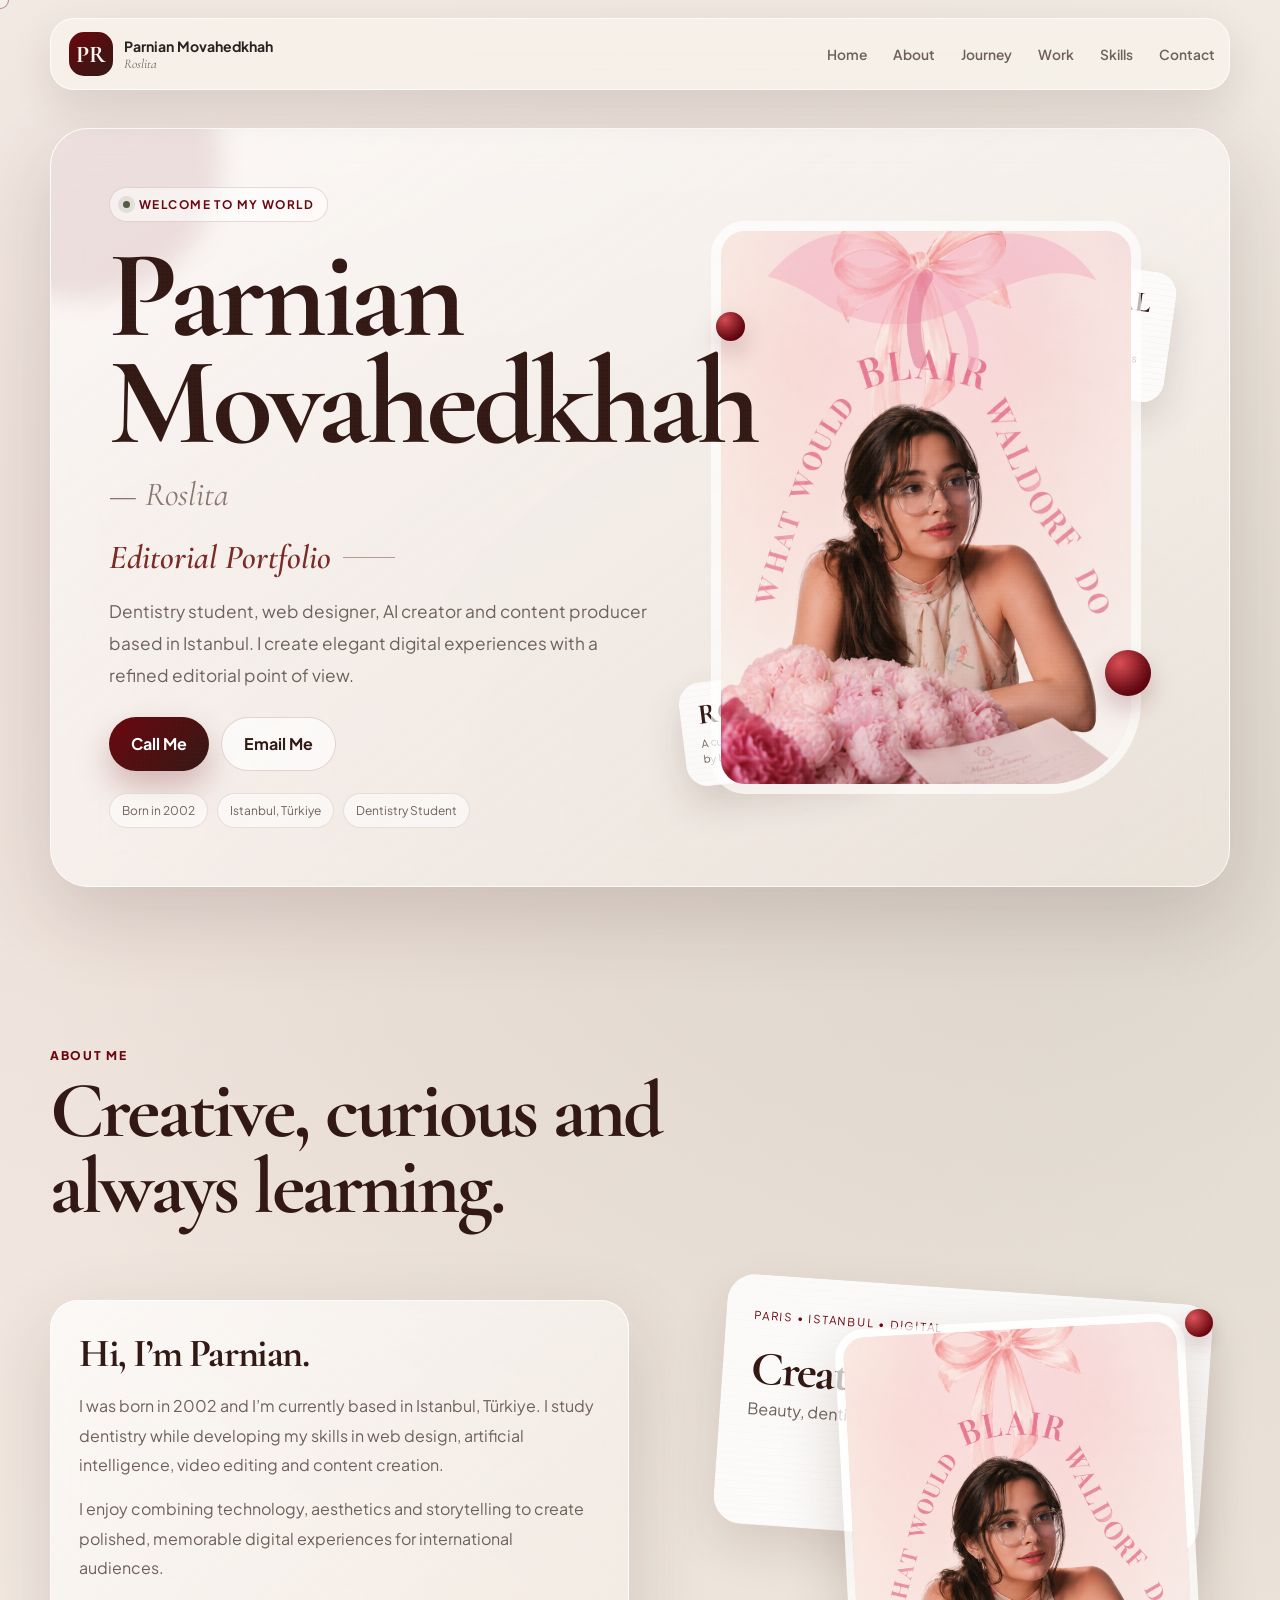
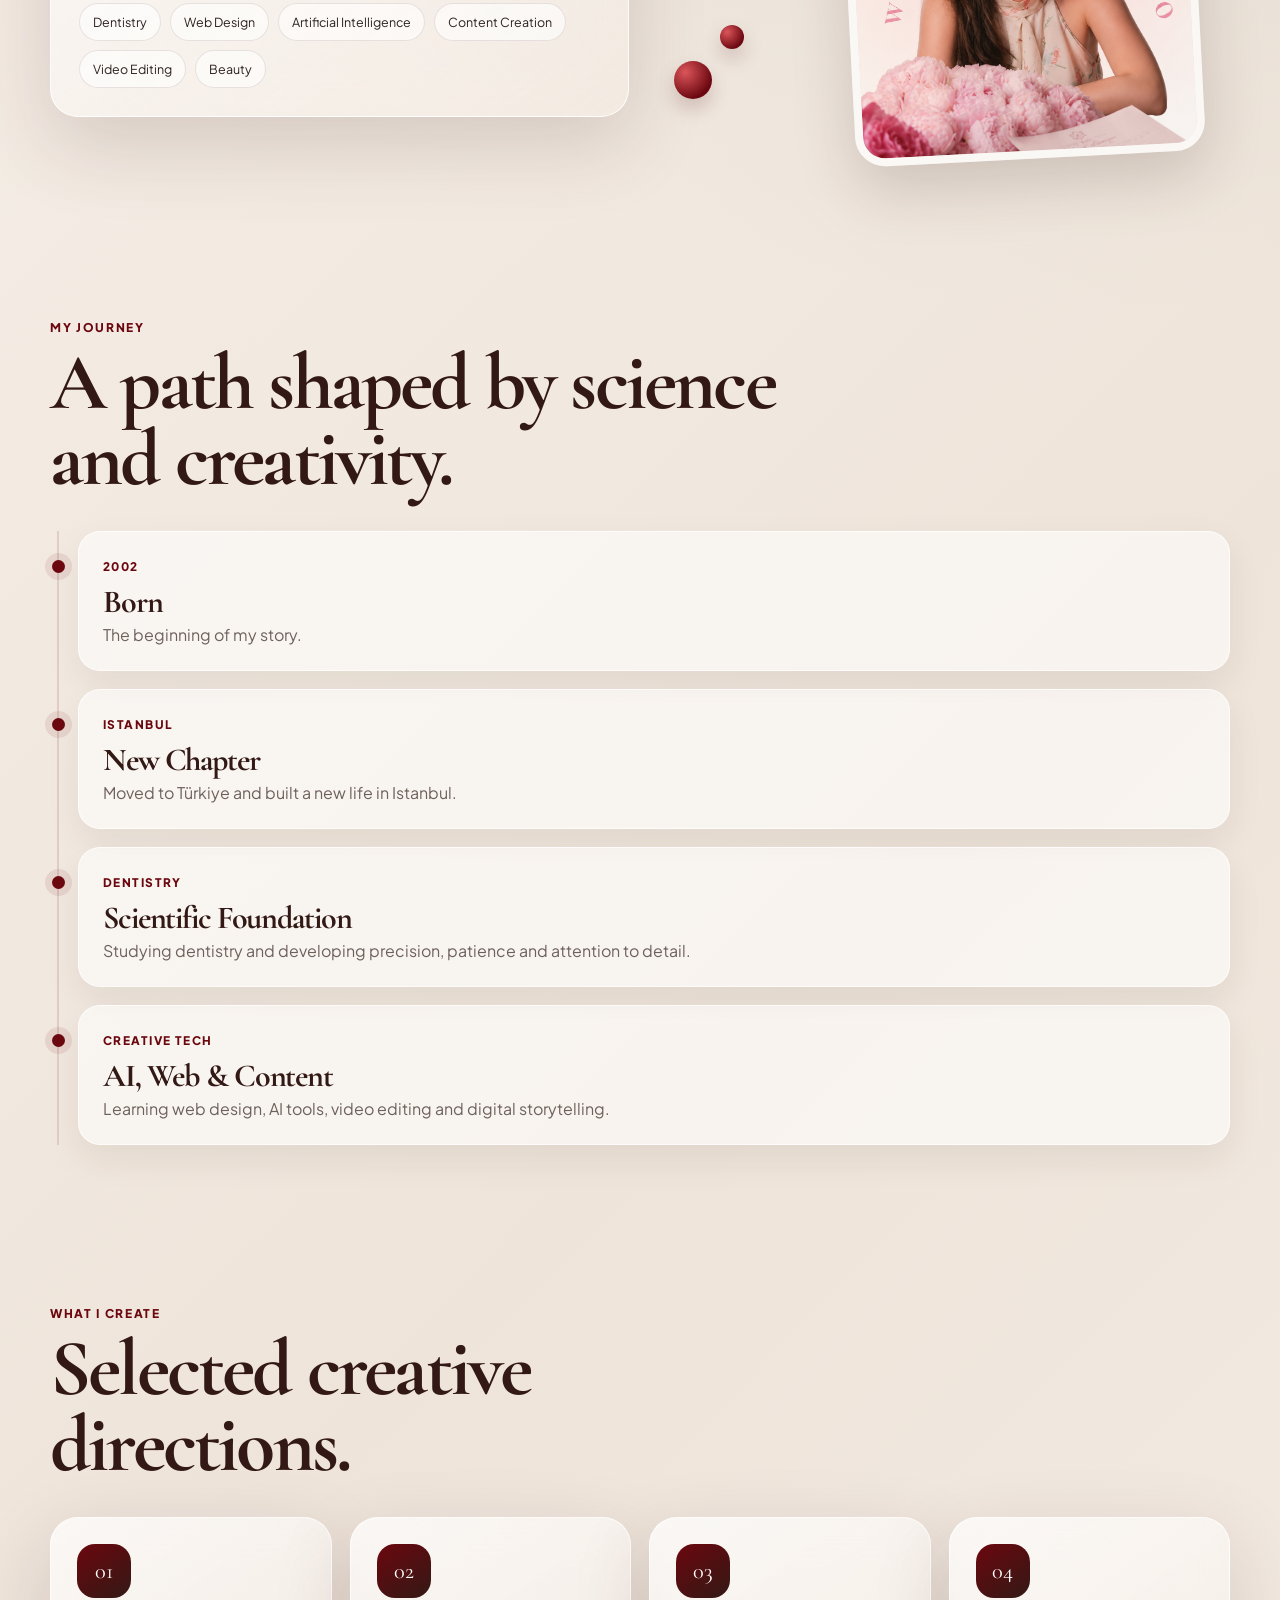
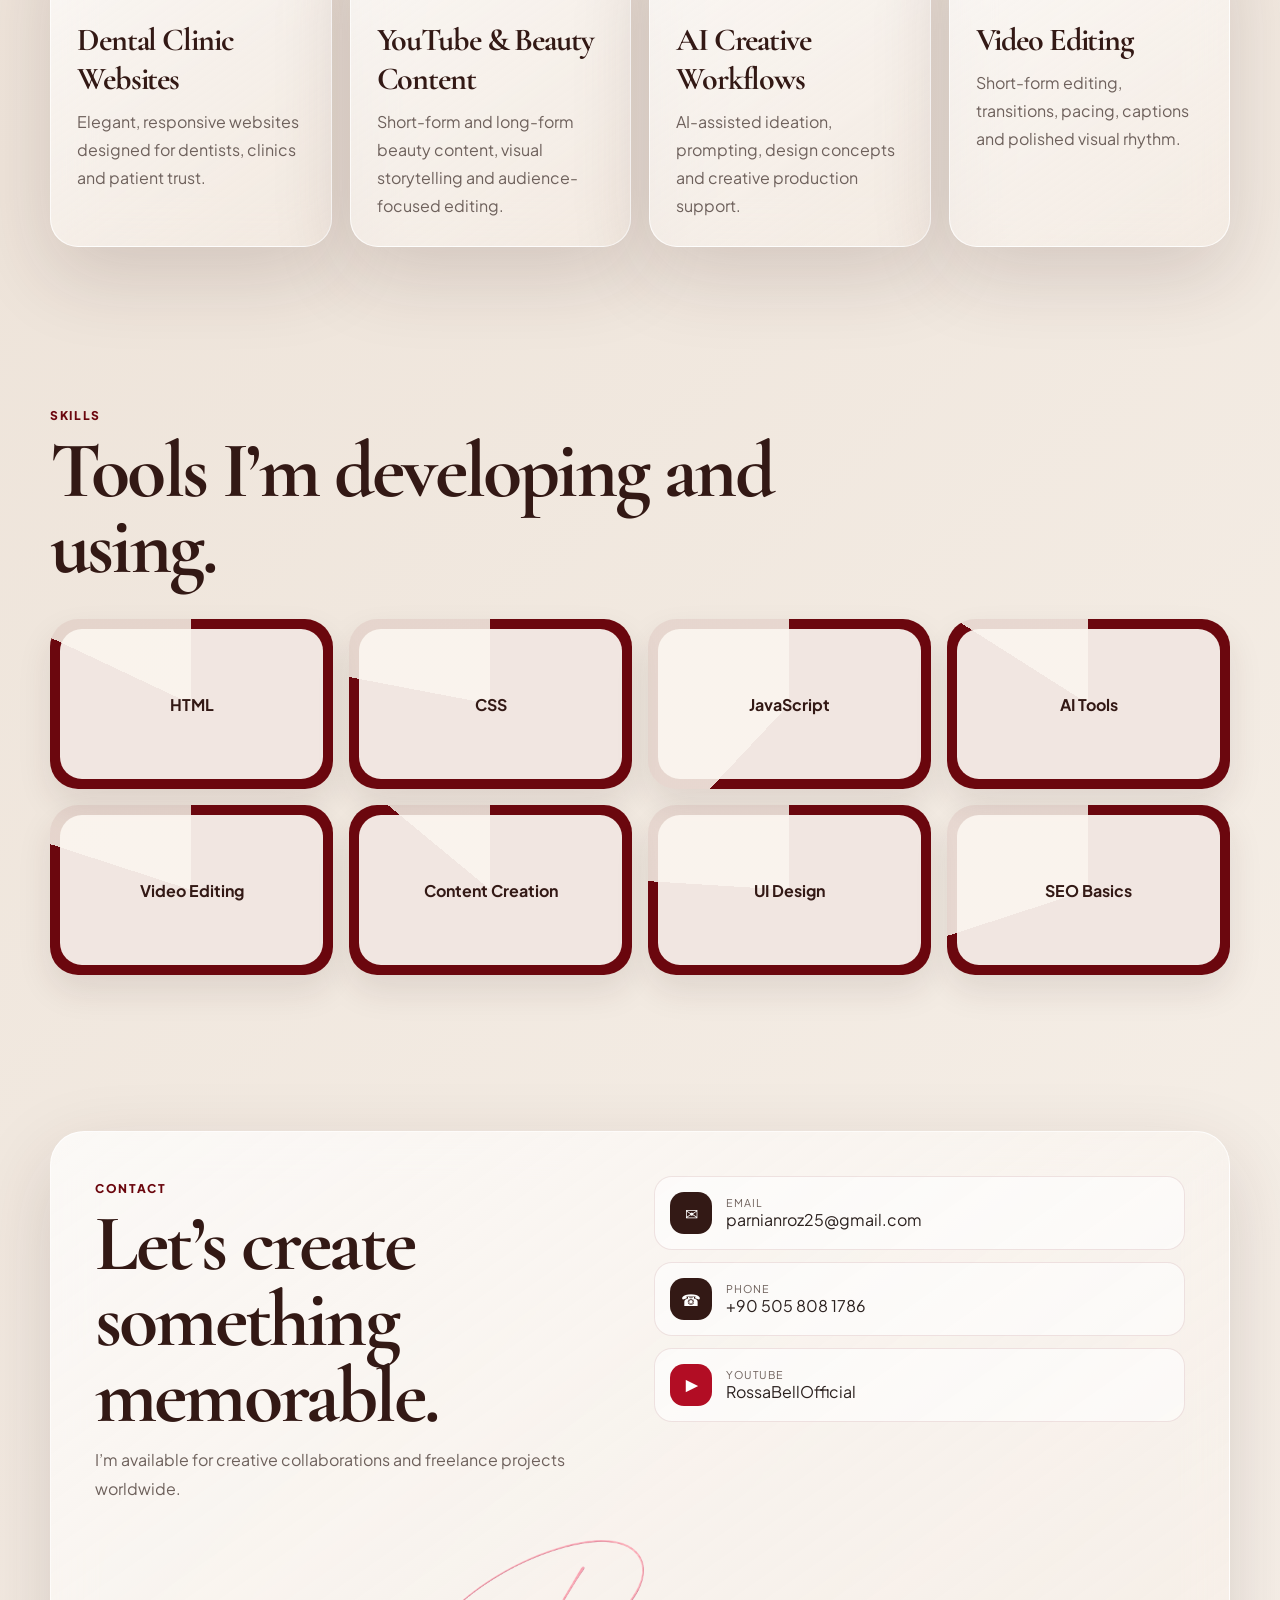
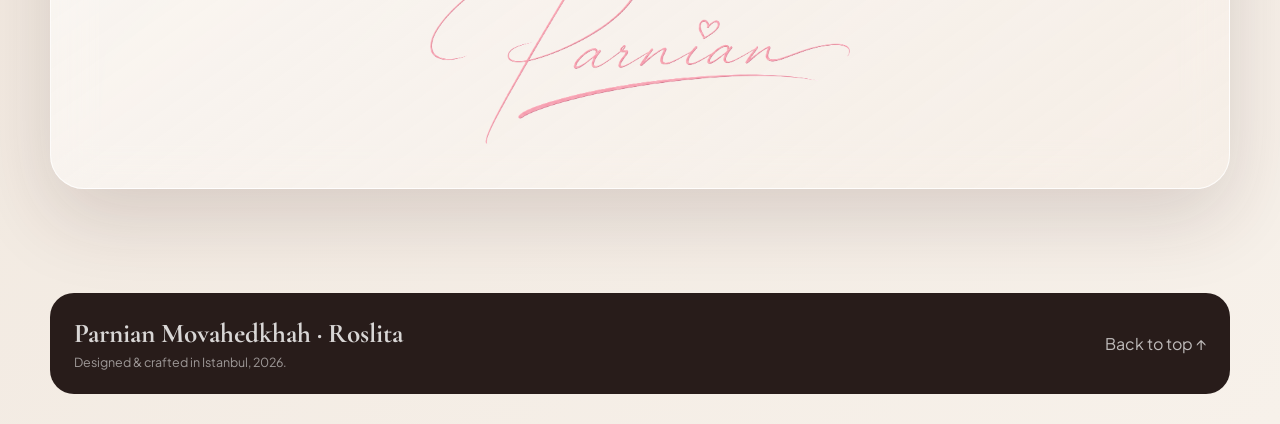
==== commit ef152df6: "Add files via upload" ====
--- a/index.html
+++ b/index.html
@@ -17,7 +17,7 @@
 <body>
   <div class="loader" id="loader">
     <div class="loader-mark">PR</div>
-    <img src="assets/signature.png" alt="" class="loader-signature" />
+    <img src="signature.png" alt="" class="loader-signature" />
   </div>
 
   <div class="scroll-progress" id="scrollProgress"></div>
@@ -98,7 +98,7 @@
 
             <div class="fold-card portrait-card" id="portraitCard">
               <div class="fold-corner"></div>
-              <img src="assets/hero-photo.png" alt="Parnian Movahedkhah" />
+              <img src="hero-photo.png" alt="Parnian Movahedkhah" />
             </div>
 
             <div class="editorial-note note-one">
@@ -157,7 +157,7 @@
             </div>
             <div class="collage-photo fold-card">
               <div class="fold-corner"></div>
-              <img src="assets/hero-photo.png" alt="Parnian editorial portrait" />
+              <img src="hero-photo.png" alt="Parnian editorial portrait" />
             </div>
             <div class="collage-cherries">
               <span></span><span></span><span></span>
@@ -289,7 +289,7 @@
             </a>
           </div>
 
-          <img src="assets/signature.png" alt="Parnian signature" class="signature" />
+          <img src="signature.png" alt="Parnian signature" class="signature" />
         </div>
       </div>
     </section>
